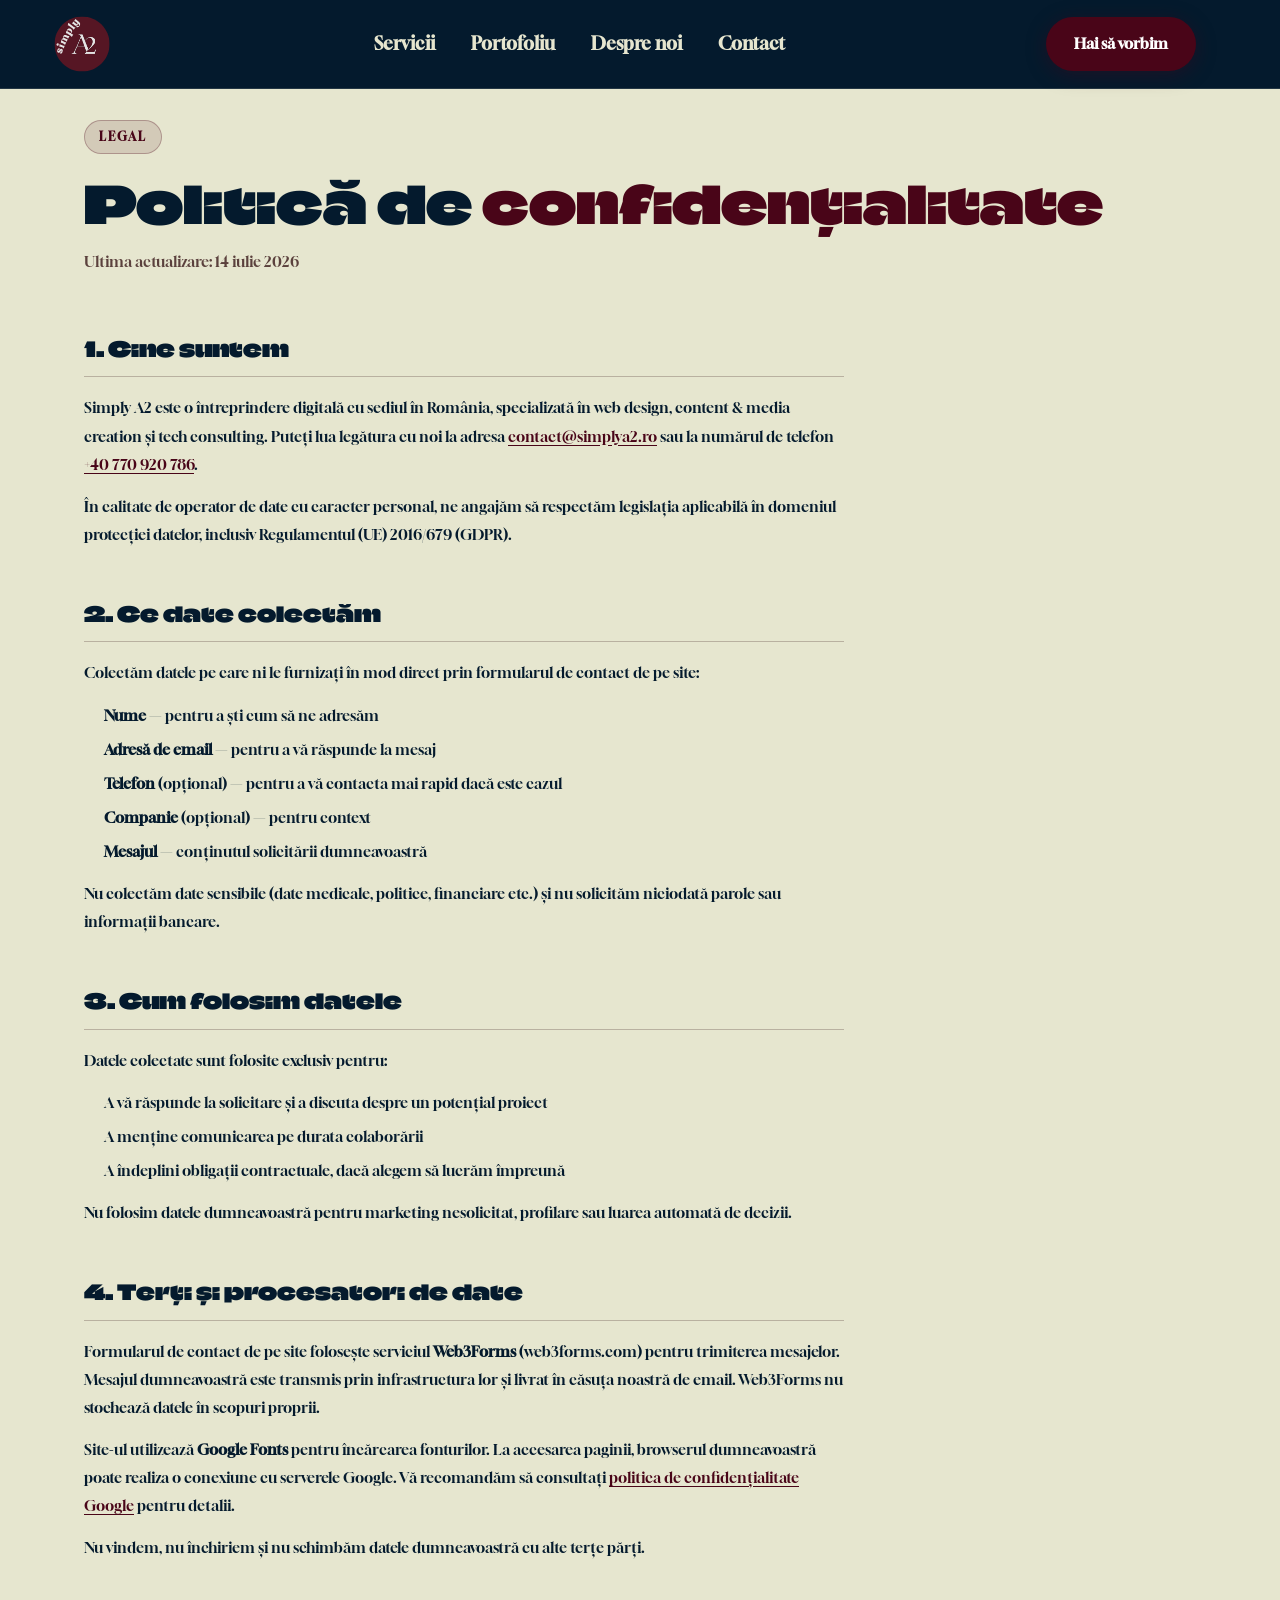
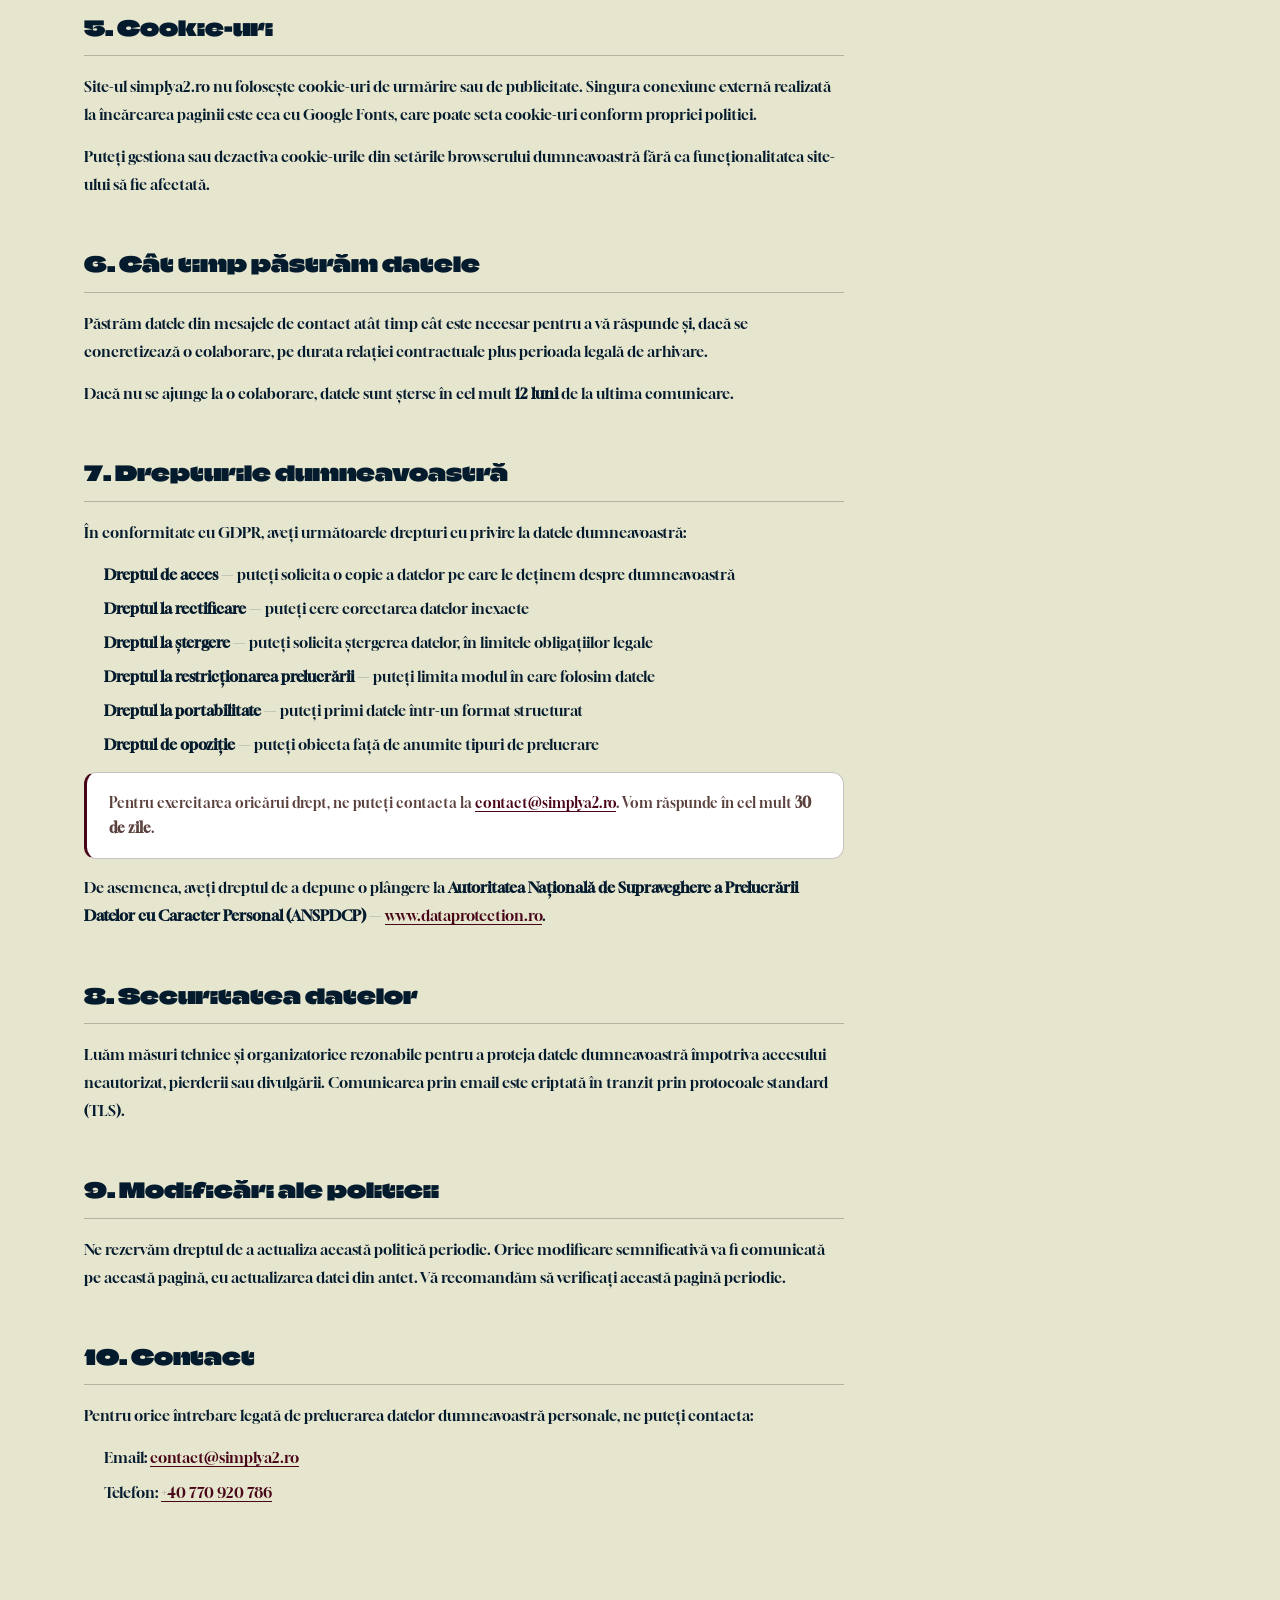
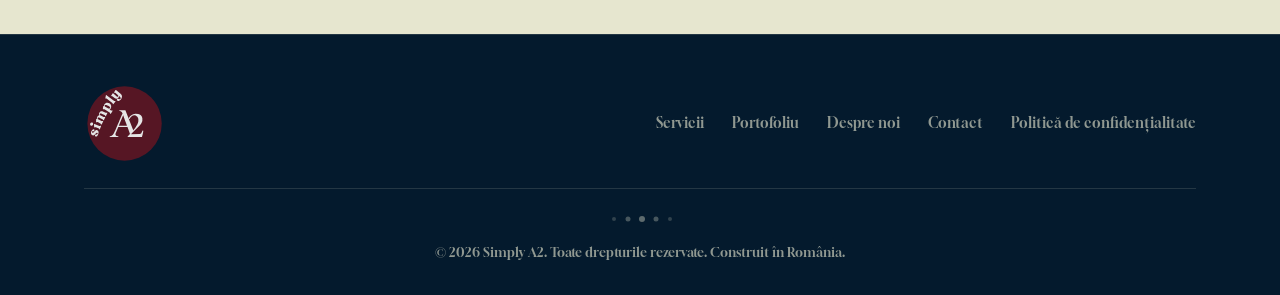
==== politica-de-confidentialitate.html @ 850962b4 "Add privacy policy page and update footer link - Create politica-de-confidentialitate.html with GDPR" ====
<!DOCTYPE html>
<html lang="ro">
<head>
  <meta charset="UTF-8" />
  <meta name="viewport" content="width=device-width, initial-scale=1.0" />
  <title>Politică de confidențialitate — Simply A2</title>
  <meta name="description" content="Politica de confidențialitate Simply A2. Află cum colectăm, folosim și protejăm datele tale personale." />
  <meta name="robots" content="index, follow" />
  <link rel="canonical" href="https://simplya2.ro/politica-de-confidentialitate.html" />
  <link rel="preconnect" href="https://fonts.googleapis.com" />
  <link rel="preconnect" href="https://fonts.gstatic.com" crossorigin />
  <link href="https://fonts.googleapis.com/css2?family=Climate+Crisis&family=Gloock&family=Inter:wght@300;400;500;600&display=swap" rel="stylesheet" />
  <link rel="stylesheet" href="css/style.css" />
  <link rel="icon" type="image/svg+xml" href="assets/3.svg" />
  <style>
    .policy {
      background: var(--clr-bg);
      padding: 120px 0 80px;
      min-height: 100vh;
    }
    .policy__header {
      margin-bottom: 56px;
    }
    .policy__title {
      font-family: var(--font-heading);
      font-size: clamp(2rem, 5vw, 3.2rem);
      font-weight: 400;
      color: var(--clr-dark);
      line-height: 1.15;
      margin-bottom: 16px;
    }
    .policy__title span { color: var(--clr-primary); }
    .policy__subtitle {
      font-size: 0.95rem;
      color: var(--clr-text-muted);
    }
    .policy__body {
      max-width: 760px;
    }
    .policy__section {
      margin-bottom: 48px;
    }
    .policy__section h2 {
      font-family: var(--font-heading);
      font-size: 1.3rem;
      font-weight: 400;
      color: var(--clr-dark);
      margin-bottom: 16px;
      padding-bottom: 10px;
      border-bottom: 1px solid var(--clr-border);
    }
    .policy__section p {
      font-size: 0.95rem;
      color: var(--clr-text);
      line-height: 1.85;
      margin-bottom: 14px;
    }
    .policy__section ul {
      margin: 0 0 14px 0;
      padding-left: 20px;
    }
    .policy__section ul li {
      font-size: 0.95rem;
      color: var(--clr-text);
      line-height: 1.85;
      margin-bottom: 6px;
    }
    .policy__section a {
      color: var(--clr-primary);
      text-decoration: underline;
      text-underline-offset: 3px;
    }
    .policy__section a:hover { color: var(--clr-primary-hover); }
    .policy__highlight {
      background: var(--clr-surface);
      border: 1px solid var(--clr-border);
      border-left: 3px solid var(--clr-primary);
      border-radius: var(--radius);
      padding: 18px 22px;
      margin-bottom: 14px;
      font-size: 0.9rem;
      color: var(--clr-text-muted);
      line-height: 1.7;
    }
  </style>
</head>
<body>

  <!-- ── Navbar ── -->
  <nav class="nav scrolled" role="navigation" aria-label="Navigare principală">
    <div class="nav__inner container">
      <a href="index.html" class="nav__logo" aria-label="Simply A2 — Acasă">
        <img src="assets/3.svg" alt="Simply A2" class="nav__logo-img" />
      </a>
      <ul class="nav__links" role="list">
        <li><a href="index.html#servicii">Servicii</a></li>
        <li><a href="index.html#portofoliu">Portofoliu</a></li>
        <li><a href="index.html#despre">Despre noi</a></li>
        <li><a href="index.html#contact">Contact</a></li>
      </ul>
      <a href="index.html#contact" class="btn btn-primary nav__cta">Hai să vorbim</a>
      <button class="nav__hamburger" aria-label="Deschide meniul" aria-expanded="false">
        <span></span><span></span><span></span>
      </button>
    </div>
    <div class="nav__mobile-menu" role="dialog" aria-label="Meniu mobil">
      <ul role="list">
        <li><a href="index.html#servicii">Servicii</a></li>
        <li><a href="index.html#portofoliu">Portofoliu</a></li>
        <li><a href="index.html#despre">Despre noi</a></li>
        <li><a href="index.html#contact">Contact</a></li>
      </ul>
    </div>
  </nav>

  <!-- ── Conținut ── -->
  <main class="policy" id="main">
    <div class="container">
      <div class="policy__header">
        <span class="section-label">Legal</span>
        <h1 class="policy__title">Politică de <span>confidențialitate</span></h1>
        <p class="policy__subtitle">Ultima actualizare: 14 iulie 2026</p>
      </div>

      <div class="policy__body">

        <div class="policy__section">
          <h2>1. Cine suntem</h2>
          <p>Simply A2 este o întreprindere digitală cu sediul în România, specializată în web design, content & media creation și tech consulting. Puteți lua legătura cu noi la adresa <a href="mailto:contact@simplya2.ro">contact@simplya2.ro</a> sau la numărul de telefon <a href="tel:+40770920786">+40 770 920 786</a>.</p>
          <p>În calitate de operator de date cu caracter personal, ne angajăm să respectăm legislația aplicabilă în domeniul protecției datelor, inclusiv Regulamentul (UE) 2016/679 (GDPR).</p>
        </div>

        <div class="policy__section">
          <h2>2. Ce date colectăm</h2>
          <p>Colectăm datele pe care ni le furnizați în mod direct prin formularul de contact de pe site:</p>
          <ul>
            <li><strong>Nume</strong> — pentru a ști cum să ne adresăm</li>
            <li><strong>Adresă de email</strong> — pentru a vă răspunde la mesaj</li>
            <li><strong>Telefon</strong> (opțional) — pentru a vă contacta mai rapid dacă este cazul</li>
            <li><strong>Companie</strong> (opțional) — pentru context</li>
            <li><strong>Mesajul</strong> — conținutul solicitării dumneavoastră</li>
          </ul>
          <p>Nu colectăm date sensibile (date medicale, politice, financiare etc.) și nu solicităm niciodată parole sau informații bancare.</p>
        </div>

        <div class="policy__section">
          <h2>3. Cum folosim datele</h2>
          <p>Datele colectate sunt folosite exclusiv pentru:</p>
          <ul>
            <li>A vă răspunde la solicitare și a discuta despre un potențial proiect</li>
            <li>A menține comunicarea pe durata colaborării</li>
            <li>A îndeplini obligații contractuale, dacă alegem să lucrăm împreună</li>
          </ul>
          <p>Nu folosim datele dumneavoastră pentru marketing nesolicitat, profilare sau luarea automată de decizii.</p>
        </div>

        <div class="policy__section">
          <h2>4. Terți și procesatori de date</h2>
          <p>Formularul de contact de pe site folosește serviciul <strong>Web3Forms</strong> (web3forms.com) pentru trimiterea mesajelor. Mesajul dumneavoastră este transmis prin infrastructura lor și livrat în căsuța noastră de email. Web3Forms nu stochează datele în scopuri proprii.</p>
          <p>Site-ul utilizează <strong>Google Fonts</strong> pentru încărcarea fonturilor. La accesarea paginii, browserul dumneavoastră poate realiza o conexiune cu serverele Google. Vă recomandăm să consultați <a href="https://policies.google.com/privacy" target="_blank" rel="noopener noreferrer">politica de confidențialitate Google</a> pentru detalii.</p>
          <p>Nu vindem, nu închiriem și nu schimbăm datele dumneavoastră cu alte terțe părți.</p>
        </div>

        <div class="policy__section">
          <h2>5. Cookie-uri</h2>
          <p>Site-ul simplya2.ro nu folosește cookie-uri de urmărire sau de publicitate. Singura conexiune externă realizată la încărcarea paginii este cea cu Google Fonts, care poate seta cookie-uri conform propriei politici.</p>
          <p>Puteți gestiona sau dezactiva cookie-urile din setările browserului dumneavoastră fără ca funcționalitatea site-ului să fie afectată.</p>
        </div>

        <div class="policy__section">
          <h2>6. Cât timp păstrăm datele</h2>
          <p>Păstrăm datele din mesajele de contact atât timp cât este necesar pentru a vă răspunde și, dacă se concretizează o colaborare, pe durata relației contractuale plus perioada legală de arhivare.</p>
          <p>Dacă nu se ajunge la o colaborare, datele sunt șterse în cel mult <strong>12 luni</strong> de la ultima comunicare.</p>
        </div>

        <div class="policy__section">
          <h2>7. Drepturile dumneavoastră</h2>
          <p>În conformitate cu GDPR, aveți următoarele drepturi cu privire la datele dumneavoastră:</p>
          <ul>
            <li><strong>Dreptul de acces</strong> — puteți solicita o copie a datelor pe care le deținem despre dumneavoastră</li>
            <li><strong>Dreptul la rectificare</strong> — puteți cere corectarea datelor inexacte</li>
            <li><strong>Dreptul la ștergere</strong> — puteți solicita ștergerea datelor, în limitele obligațiilor legale</li>
            <li><strong>Dreptul la restricționarea prelucrării</strong> — puteți limita modul în care folosim datele</li>
            <li><strong>Dreptul la portabilitate</strong> — puteți primi datele într-un format structurat</li>
            <li><strong>Dreptul de opoziție</strong> — puteți obiecta față de anumite tipuri de prelucrare</li>
          </ul>
          <div class="policy__highlight">
            Pentru exercitarea oricărui drept, ne puteți contacta la <a href="mailto:contact@simplya2.ro">contact@simplya2.ro</a>. Vom răspunde în cel mult <strong>30 de zile</strong>.
          </div>
          <p>De asemenea, aveți dreptul de a depune o plângere la <strong>Autoritatea Națională de Supraveghere a Prelucrării Datelor cu Caracter Personal (ANSPDCP)</strong> — <a href="https://www.dataprotection.ro" target="_blank" rel="noopener noreferrer">www.dataprotection.ro</a>.</p>
        </div>

        <div class="policy__section">
          <h2>8. Securitatea datelor</h2>
          <p>Luăm măsuri tehnice și organizatorice rezonabile pentru a proteja datele dumneavoastră împotriva accesului neautorizat, pierderii sau divulgării. Comunicarea prin email este criptată în tranzit prin protocoale standard (TLS).</p>
        </div>

        <div class="policy__section">
          <h2>9. Modificări ale politicii</h2>
          <p>Ne rezervăm dreptul de a actualiza această politică periodic. Orice modificare semnificativă va fi comunicată pe această pagină, cu actualizarea datei din antet. Vă recomandăm să verificați această pagină periodic.</p>
        </div>

        <div class="policy__section">
          <h2>10. Contact</h2>
          <p>Pentru orice întrebare legată de prelucrarea datelor dumneavoastră personale, ne puteți contacta:</p>
          <ul>
            <li>Email: <a href="mailto:contact@simplya2.ro">contact@simplya2.ro</a></li>
            <li>Telefon: <a href="tel:+40770920786">+40 770 920 786</a></li>
          </ul>
        </div>

      </div>
    </div>
  </main>

  <!-- ── Footer ── -->
  <footer class="footer" role="contentinfo">
    <div class="container">
      <div class="footer__inner">
        <div class="footer__logo">
          <img src="assets/logo-badge-dark.svg" alt="Simply A2" class="footer__logo-img" />
        </div>
        <nav class="footer__links" aria-label="Link-uri footer">
          <a href="index.html#servicii">Servicii</a>
          <a href="index.html#portofoliu">Portofoliu</a>
          <a href="index.html#despre">Despre noi</a>
          <a href="index.html#contact">Contact</a>
          <a href="politica-de-confidentialitate.html">Politică de confidențialitate</a>
        </nav>
      </div>
      <div class="footer__deco" aria-hidden="true">
        <svg width="64" height="12" viewBox="0 0 64 12" fill="#E6E6CF" xmlns="http://www.w3.org/2000/svg">
          <circle cx="6"  cy="6" r="2"   opacity="0.2"/>
          <circle cx="20" cy="6" r="2.5" opacity="0.3"/>
          <circle cx="34" cy="6" r="3"   opacity="0.4"/>
          <circle cx="48" cy="6" r="2.5" opacity="0.3"/>
          <circle cx="62" cy="6" r="2"   opacity="0.2"/>
        </svg>
      </div>
      <p class="footer__copy">
        &copy; <span id="year"></span> Simply A2. Toate drepturile rezervate. Construit în România.
      </p>
    </div>
  </footer>

  <button class="scroll-top" aria-label="Înapoi sus">↑</button>

  <script>
    document.getElementById('year').textContent = new Date().getFullYear();

    const hamburger = document.querySelector('.nav__hamburger');
    const mobileMenu = document.querySelector('.nav__mobile-menu');
    hamburger?.addEventListener('click', () => {
      mobileMenu?.classList.toggle('open');
      const bars = hamburger.querySelectorAll('span');
      if (mobileMenu?.classList.contains('open')) {
        bars[0].style.transform = 'translateY(7px) rotate(45deg)';
        bars[1].style.opacity = '0';
        bars[2].style.transform = 'translateY(-7px) rotate(-45deg)';
      } else {
        bars.forEach(b => { b.style.transform = ''; b.style.opacity = ''; });
      }
    });

    const scrollTopBtn = document.querySelector('.scroll-top');
    window.addEventListener('scroll', () => {
      scrollTopBtn?.classList.toggle('visible', window.scrollY > 400);
    }, { passive: true });
    scrollTopBtn?.addEventListener('click', () => window.scrollTo({ top: 0, behavior: 'smooth' }));
  </script>
</body>
</html>
---- css/style.css ----
/* =====================================================
   Simply A2 — Main Stylesheet
   ===================================================== */


:root {
  /* ── Paletă ────────────────────────────────────── */
  --clr-primary:        #490518;           /* roșu vișiniu */
  --clr-primary-dark:   #2d010e;
  --clr-primary-hover:  #6b0a22;
  --clr-primary-glow:   rgba(73, 5, 24, 0.12);

  --clr-secondary:      #5B413D;           /* maro cald secundar */
  --clr-secondary-glow: rgba(91, 65, 61, 0.10);

  --clr-dark:           #041A2D;           /* bleumarin */
  --clr-warm-brown:     #5B413D;           /* maro cald */

  --clr-bg:             #E6E6CF;           /* crem — fundal principal */
  --clr-bg-alt:         #C9BEB3;           /* gri bej — secțiuni alternative */
  --clr-bg-dark:        #041A2D;           /* bleumarin — hero, contact, footer */

  --clr-surface:        #ffffff;           /* alb — carduri */
  --clr-surface-2:      #f5f2eb;           /* alb cald — input-uri */

  --clr-border:         rgba(91, 65, 61, 0.32);
  --clr-border-dark:    rgba(230, 230, 207, 0.14);

  --clr-text:           #041A2D;
  --clr-text-muted:     #5B413D;
  --clr-text-on-dark:   #E6E6CF;
  --clr-text-muted-dark:rgba(230, 230, 207, 0.62);

  --clr-white:          #ffffff;

  --font-heading: 'Climate Crisis', Georgia, serif;
  --font-body:    'Gloock', Georgia, serif;

  --radius:         12px;
  --radius-lg:      20px;
  --ease-smooth:    cubic-bezier(0.22, 1, 0.36, 1);
  --ease-spring:    cubic-bezier(0.34, 1.56, 0.64, 1);
  --dur-fast:       0.2s;
  --dur-base:       0.35s;
  --dur-slow:       0.6s;
  --dur-nav:        0.4s;
  --dur-modal:      0.25s;
  --transition:     var(--dur-fast) var(--ease-smooth);
  --shadow:         0 8px 32px rgba(4, 26, 45, 0.10);
  --shadow-primary: 0 8px 32px rgba(73, 5, 24, 0.20);

  --max-w:       1160px;
  --section-gap: 120px;
}

/* ── Reset ─────────────────────────────────────────── */
*, *::before, *::after { box-sizing: border-box; margin: 0; padding: 0; }
html { scroll-behavior: smooth; font-size: 16px; overflow-x: hidden; }
body {
  background: var(--clr-bg);
  color: var(--clr-text);
  font-family: var(--font-body);
  line-height: 1.7;
  overflow-x: hidden;
}
img { display: block; max-width: 100%; height: auto; }
a { color: inherit; text-decoration: none; }
ul { list-style: none; }
button { cursor: pointer; font-family: inherit; }
input, textarea, select { font-family: inherit; }

/* ── Utility ────────────────────────────────────────── */
.container {
  width: 100%;
  max-width: var(--max-w);
  margin: 0 auto;
  padding: 0 24px;
}

.section-label {
  display: inline-block;
  font-size: 0.75rem;
  font-weight: 600;
  letter-spacing: 0.15em;
  text-transform: uppercase;
  color: var(--clr-primary);
  background: var(--clr-primary-glow);
  border: 1px solid rgba(73, 5, 24, 0.28);
  padding: 6px 14px;
  border-radius: 100px;
  margin-bottom: 20px;
}

.section-title {
  font-size: clamp(1.6rem, 3.2vw, 2.2rem);
  font-family: var(--font-heading);
  font-weight: 400;
  line-height: 1.15;
  letter-spacing: -0.01em;
  margin-bottom: 16px;
  color: var(--clr-dark);
}
.section-title span { color: var(--clr-primary); }

.section-title::after {
  content: '';
  display: block;
  width: 48px;
  height: 3px;
  background: var(--clr-secondary);
  border-radius: 2px;
  margin-top: 14px;
}
.section-header.centered .section-title::after {
  margin-left: auto;
  margin-right: auto;
}

.section-desc {
  font-size: 1.05rem;
  color: var(--clr-text-muted);
  max-width: 560px;
  line-height: 1.8;
}

.section-header { margin-bottom: 64px; }
.section-header.centered { text-align: center; }
.section-header.centered .section-desc { margin: 0 auto; }

.btn {
  display: inline-flex;
  align-items: center;
  gap: 8px;
  padding: 14px 28px;
  border-radius: 100px;
  font-size: 0.95rem;
  font-weight: 600;
  transition: transform var(--dur-base) var(--ease-spring),
              background-color var(--dur-fast) var(--ease-smooth),
              border-color var(--dur-fast) var(--ease-smooth),
              box-shadow var(--dur-fast) var(--ease-smooth);
  border: none;
}
.btn-primary {
  background: var(--clr-primary);
  color: var(--clr-white);
  box-shadow: 0 4px 20px rgba(73, 5, 24, 0.35);
}
.btn-primary:hover {
  background: var(--clr-primary-hover);
  box-shadow: 0 6px 28px rgba(73, 5, 24, 0.48);
  transform: translateY(-2px);
}
.btn-primary:active {
  transform: translateY(0) scale(0.97);
}
.btn-outline {
  background: transparent;
  color: var(--clr-text-on-dark);
  border: 1.5px solid rgba(230, 230, 207, 0.38);
}
.btn-outline:hover {
  border-color: var(--clr-secondary);
  color: var(--clr-text-on-dark);
  background: rgba(45, 60, 35, 0.30);
  transform: translateY(-2px);
}
.btn-outline:active {
  transform: translateY(0) scale(0.97);
}

/* ── Motion / Reveal system ───────────────────────────── */
.reveal {
  opacity: 0;
  transform: translateY(24px);
  transition: opacity var(--dur-slow) var(--ease-smooth),
              transform var(--dur-slow) var(--ease-smooth);
  transition-delay: var(--reveal-delay, 0s);
}
.reveal.in-view {
  opacity: 1;
  transform: none;
}

/* ── Navigation ─────────────────────────────────────── */
.nav {
  position: fixed;
  top: 0; left: 0; right: 0;
  z-index: 1000;
  padding: 20px 0;
  background-color: transparent;
  border-bottom: 1px solid transparent;
  transition: background-color var(--dur-nav) var(--ease-smooth), border-color var(--dur-nav) var(--ease-smooth), padding var(--transition);
}
.nav.scrolled {
  padding: 14px 0;
  background-color: var(--clr-bg-dark);
  border-bottom: 1px solid var(--clr-border-dark);
}

/* ── Tweakable: section-aware nav colors ─────────────
   Change these variables to restyle each state:
     --nav-section-bg      → background for portfolio
     --nav-section-border  → bottom border
     --nav-section-text    → link color
     --nav-section-active  → hover / active link color
──────────────────────────────────────────────────── */
:root {
  --nav-section-bg:     var(--clr-bg-alt);     /* gri bej — ca si despre noi */
  --nav-section-border: var(--clr-border);
  --nav-section-text:   var(--clr-text);      /* dark navy */
  --nav-section-active: var(--clr-primary);   /* burgundy */
}

.nav.nav--cream,
.nav.scrolled.nav--cream {
  background-color: var(--nav-section-bg);
  border-bottom:    1px solid var(--nav-section-border);
}
.nav.nav--cream .nav__links a {
  color: var(--nav-section-text);
}
.nav.nav--cream .nav__links a:hover,
.nav.nav--cream .nav__links a.active {
  color: var(--nav-section-active);
}
.nav.nav--cream .nav__links a::after {
  background: var(--nav-section-active);
}
.nav.nav--cream .nav__hamburger span {
  background: var(--nav-section-text);
}
.nav.nav--cream .nav__logo-img {
  height: 60px;
  vertical-align: middle;
}
.nav__inner {
  display: flex;
  align-items: center;
  justify-content: space-between;
}
.nav__logo {
  display: flex;
  align-items: center;
  margin-left: -32px;
}
.nav__logo-img {
  height: 60px;
  width: auto;
  display: block;
  transform: translateZ(0);
  backface-visibility: hidden;
}

.nav__links {
  display: flex;
  align-items: center;
  gap: 36px;
}
.nav__links a {
  font-size: 1.1rem;
  font-weight: 700;
  color: #E6E6CF;
  transition: color var(--transition);
  position: relative;
}
.nav__links a::after {
  content: '';
  position: absolute;
  bottom: -4px; left: 0;
  width: 0; height: 2px;
  background: var(--clr-primary);
  transition: width var(--transition);
  border-radius: 2px;
}
.nav__links a:hover,
.nav__links a.active { color: #ffffff; }
.nav__links a:hover::after,
.nav__links a.active::after { width: 100%; }

.nav__cta { display: flex; }

.nav__mobile-menu { display: none; }

.nav__hamburger {
  display: none;
  flex-direction: column;
  gap: 5px;
  background: none;
  border: none;
  padding: 4px;
}
.nav__hamburger span {
  display: block;
  width: 24px; height: 2px;
  background: var(--clr-text-on-dark);
  border-radius: 2px;
  transition: var(--transition);
}

/* ── Hero — bleumarin ───────────────────────────────── */
.hero {
  min-height: 100vh;
  display: flex;
  align-items: center;
  padding-top: 100px;
  position: relative;
  overflow: hidden;
  background: var(--clr-bg-dark);
}
.hero__grid-bg {
  position: absolute; inset: 0;
  background-image:
    linear-gradient(rgba(230, 230, 207, 0.05) 1px, transparent 1px),
    linear-gradient(90deg, rgba(230, 230, 207, 0.05) 1px, transparent 1px);
  background-size: 60px 60px;
  mask-image: radial-gradient(ellipse 80% 70% at 50% 50%, black 40%, transparent 100%);
}
.hero__glow {
  position: absolute;
  top: 10%; left: 50%;
  transform: translateX(-50%);
  width: 700px; height: 500px;
  background: radial-gradient(ellipse, rgba(73, 5, 24, 0.18) 0%, transparent 70%);
  pointer-events: none;
}
/* ── Decorațiuni geometrice hero ──────────────────────── */
.hero__deco {
  position: absolute;
  pointer-events: none;
  z-index: 1;
}
.hero__deco--sparkle {
  top: 14%;
  right: 8%;
  opacity: 0.72;
  animation: pulse-sparkle 5s var(--ease-smooth) infinite;
}
.hero__deco--rings {
  bottom: -60px;
  right: -60px;
  opacity: 0.07;
  animation: float-y 9s var(--ease-smooth) infinite;
}
.hero__deco--cross {
  top: 46%;
  left: 5%;
  opacity: 0.4;
  animation: float-y 7s var(--ease-smooth) infinite reverse;
}
.hero__deco--dot {
  top: 28%;
  left: 38%;
  opacity: 0.35;
  animation: pulse-dot 4s var(--ease-smooth) infinite;
}

@keyframes float-y {
  0%, 100% { transform: translateY(0); }
  50%      { transform: translateY(-10px); }
}
@keyframes pulse-sparkle {
  0%, 100% { opacity: 0.72; transform: scale(1); }
  50%      { opacity: 0.5;  transform: scale(1.05); }
}
@keyframes pulse-dot {
  0%, 100% { opacity: 0.35; transform: scale(1); }
  50%      { opacity: 0.2;  transform: scale(1.15); }
}

.hero__content {
  position: relative;
  z-index: 2;
  width: 100%;
}

/* ── Layout titlu + badge pe același rând ─────────────── */
.hero__top {
  display: flex;
  justify-content: space-between;
  align-items: flex-start;
  gap: 32px;
  margin-bottom: 24px;
  --reveal-delay: 0.15s;
}
.hero__title {
  font-size: clamp(2.2rem, 4.8vw, 4rem);
  font-family: var(--font-heading);
  font-weight: 400;
  line-height: 1.1;
  letter-spacing: -0.01em;
  color: var(--clr-text-on-dark);
  flex: 1;
}
.hero__title .gradient-text {
  background: linear-gradient(135deg, var(--clr-bg-alt) 0%, var(--clr-bg) 100%);
  -webkit-background-clip: text;
  -webkit-text-fill-color: transparent;
  background-clip: text;
}

.hero__desc {
  font-size: 1.15rem;
  color: var(--clr-text-muted-dark);
  max-width: 560px;
  line-height: 1.8;
  margin-bottom: 40px;
  --reveal-delay: 0.3s;
}
.hero__actions {
  display: flex;
  align-items: center;
  gap: 16px;
  flex-wrap: wrap;
  margin-bottom: 0;
  --reveal-delay: 0.45s;
}


/* ── Services — crem (#E6E6CF) ──────────────────────── */
.services {
  padding: var(--section-gap) 0;
  position: relative;
  overflow: hidden;
}
.services__deco {
  position: absolute;
  pointer-events: none;
}
.services__deco--arc {
  top: -90px;
  right: -90px;
  opacity: 0.09;
}
.services__deco--sparkle {
  bottom: 72px;
  left: 48px;
  opacity: 0.32;
}
.services__deco--cross {
  top: 50%;
  right: 36px;
  opacity: 0.22;
}
.services__grid {
  display: grid;
  grid-template-columns: repeat(auto-fit, minmax(320px, 1fr));
  gap: 24px;
}
.service-card {
  background: var(--clr-surface);
  border: 1px solid var(--clr-border);
  border-radius: var(--radius-lg);
  padding: 36px 32px;
  transition: transform var(--dur-base) var(--ease-spring),
              box-shadow var(--dur-base) var(--ease-smooth),
              border-color var(--dur-base) var(--ease-smooth);
  position: relative;
  overflow: hidden;
  box-shadow: 0 2px 12px rgba(91, 65, 61, 0.12);
}
.service-card::before {
  content: '';
  position: absolute; inset: 0;
  border-radius: var(--radius-lg);
  background: linear-gradient(135deg, var(--clr-primary-glow), transparent);
  opacity: 0;
  transition: opacity var(--transition);
}
.service-card:hover {
  border-color: var(--clr-secondary);
  transform: translateY(-4px);
  box-shadow: 0 8px 28px rgba(91, 65, 61, 0.20);
}
.service-card:hover::before { opacity: 1; }
.service-card:active { transform: translateY(-4px) scale(0.98); }
.service-card::after {
  content: '';
  position: absolute;
  top: 18px;
  right: 18px;
  width: 14px;
  height: 14px;
  background:
    linear-gradient(var(--clr-secondary), var(--clr-secondary)) center / 2px 100% no-repeat,
    linear-gradient(var(--clr-secondary), var(--clr-secondary)) center / 100% 2px no-repeat;
  opacity: 0.18;
  z-index: 2;
  border-radius: 1px;
}
.service-card__icon {
  width: 56px; height: 56px;
  border-radius: 14px;
  background: var(--clr-primary-glow);
  border: 1px solid rgba(73, 5, 24, 0.20);
  display: flex; align-items: center; justify-content: center;
  margin-bottom: 24px;
  color: var(--clr-primary);
  position: relative; z-index: 1;
}
.service-card__title {
  font-size: 1.2rem;
  font-weight: 600;
  color: var(--clr-dark);
  margin-bottom: 12px;
  position: relative; z-index: 1;
}
.service-card__desc {
  font-size: 0.92rem;
  color: var(--clr-text-muted);
  line-height: 1.75;
  margin-bottom: 24px;
  position: relative; z-index: 1;
}
.service-card__list {
  display: flex; flex-direction: column; gap: 8px;
  position: relative; z-index: 1;
}
.service-card__list li {
  display: flex; align-items: center; gap: 10px;
  font-size: 0.85rem;
  color: var(--clr-text-muted);
}
.service-card__list li::before {
  content: '';
  width: 6px; height: 6px;
  border-radius: 50%;
  background: var(--clr-primary);
  flex-shrink: 0;
}

/* ── Portfolio — verde militar (#2D3C23) ─────────────── */
.portfolio {
  padding: var(--section-gap) 0;
  background: var(--clr-secondary);
}

/* Text overrides pe fundal verde */
.portfolio .section-label {
  color: var(--clr-bg);
  background: rgba(230, 230, 207, 0.10);
  border-color: rgba(230, 230, 207, 0.25);
}
.portfolio .section-title {
  color: var(--clr-bg);
}
.portfolio .section-title span {
  color: var(--clr-bg-alt);
}
.portfolio .section-title::after {
  background: var(--clr-primary);
}
.portfolio .section-desc {
  color: rgba(230, 230, 207, 0.70);
}
.portfolio .filter-btn {
  border-color: rgba(230, 230, 207, 0.35);
  color: var(--clr-bg);
}
.portfolio .filter-btn:hover {
  background: rgba(230, 230, 207, 0.15);
  border-color: var(--clr-bg);
  color: var(--clr-bg);
}
.portfolio .filter-btn.active {
  background: var(--clr-primary);
  border-color: var(--clr-primary);
  color: var(--clr-white);
}

.portfolio__deco {
  display: flex;
  justify-content: center;
  margin-bottom: 28px;
}

.portfolio__filter {
  display: flex; gap: 8px; flex-wrap: wrap;
  margin-bottom: 48px;
}
.filter-btn {
  padding: 8px 20px;
  border-radius: 100px;
  border: 1px solid var(--clr-warm-brown);
  background: transparent;
  color: var(--clr-warm-brown);
  font-size: 0.85rem; font-weight: 600;
  transition: transform var(--dur-base) var(--ease-spring),
              background-color var(--dur-fast) var(--ease-smooth),
              border-color var(--dur-fast) var(--ease-smooth),
              color var(--dur-fast) var(--ease-smooth);
}
.filter-btn:hover {
  background: var(--clr-secondary);
  border-color: var(--clr-secondary);
  color: var(--clr-white);
}
.filter-btn:active { transform: scale(0.97); }
.filter-btn.active {
  background: var(--clr-primary);
  border-color: var(--clr-primary);
  color: var(--clr-white);
}

.portfolio__grid {
  display: grid;
  grid-template-columns: repeat(auto-fit, minmax(340px, 1fr));
  gap: 24px;
}
.portfolio-card--hidden {
  display: none;
}
.portfolio__more {
  display: flex;
  justify-content: center;
  margin-top: 48px;
}
.portfolio-card {
  background: var(--clr-surface);
  border: 1px solid var(--clr-border);
  border-radius: var(--radius-lg);
  overflow: hidden;
  isolation: isolate;
  transition: transform var(--dur-base) var(--ease-spring),
              box-shadow var(--dur-base) var(--ease-smooth),
              border-color var(--dur-base) var(--ease-smooth);
  box-shadow: 0 2px 12px rgba(91, 65, 61, 0.12);
}
.portfolio-card:hover {
  border-color: var(--clr-primary);
  transform: translateY(-4px);
  box-shadow: 0 8px 28px rgba(73, 5, 24, 0.25);
}
.portfolio-card:active { transform: translateY(-4px) scale(0.98); }
.portfolio-card__thumb {
  width: 100%; aspect-ratio: 16/9;
  background: var(--clr-bg-alt);
  position: relative; overflow: hidden;
  display: flex; align-items: center; justify-content: center;
}
.portfolio-card__thumb-placeholder {
  display: flex; align-items: center; justify-content: center;
  color: var(--clr-dark);
  opacity: 0.18;
}
.portfolio-card__thumb-overlay {
  position: absolute; inset: 0;
  background: rgba(73, 5, 24, 0.88);
  display: flex; align-items: center; justify-content: center;
  opacity: 0;
  transition: var(--transition);
}
.portfolio-card:hover .portfolio-card__thumb-overlay { opacity: 1; }
.portfolio-card__thumb-overlay a {
  padding: 10px 22px;
  border-radius: 100px;
  background: var(--clr-white);
  color: var(--clr-primary);
  font-size: 0.85rem; font-weight: 700;
}
.portfolio-card__body { padding: 24px 28px; }
.portfolio-card__tag {
  font-size: 0.75rem; font-weight: 600;
  text-transform: uppercase; letter-spacing: 0.1em;
  color: var(--clr-primary);
  margin-bottom: 8px;
}
.portfolio-card__title {
  font-size: 1.1rem; font-weight: 600;
  color: var(--clr-dark);
  margin-bottom: 8px;
}
.portfolio-card__desc {
  font-size: 0.875rem;
  color: var(--clr-text-muted);
  line-height: 1.7;
}

/* ── About — gri bej (#C9BEB3) ─────────────────────── */
.about {
  padding: var(--section-gap) 0;
  background: var(--clr-bg-alt);
  position: relative;
  overflow: hidden;
}
.about__deco {
  position: absolute;
  pointer-events: none;
}
.about__deco--sparkle {
  top: 10%;
  right: 6%;
  opacity: 0.5;
}
.about__deco--rings {
  bottom: -50px;
  left: -50px;
  opacity: 0.08;
}
.about__deco--cross {
  top: 15%;
  left: 5%;
  opacity: 0.25;
}
.about__deco--dots {
  bottom: 12%;
  right: 5%;
  opacity: 0.14;
}
.about__inner {
  display: grid;
  grid-template-columns: 1fr 1fr;
  gap: 80px;
  align-items: center;
}
.about__visual { position: relative; padding: 36px 36px 36px 0; }
.about__visual::before {
  content: '';
  position: absolute;
  top: -28px;
  left: -28px;
  width: 88px;
  height: 88px;
  background-image: radial-gradient(circle, var(--clr-warm-brown) 1.5px, transparent 1.5px);
  background-size: 18px 18px;
  opacity: 0.32;
  z-index: 0;
}
.about__card-main {
  background: var(--clr-surface);
  border: 1px solid var(--clr-border);
  border-radius: var(--radius-lg);
  padding: 40px;
  position: relative;
}
.about__card-main::before {
  content: '';
  position: absolute; inset: -1px;
  border-radius: var(--radius-lg);
  padding: 1px;
  background: linear-gradient(135deg, var(--clr-primary), var(--clr-secondary));
  -webkit-mask: linear-gradient(#fff 0 0) content-box, linear-gradient(#fff 0 0);
  mask: linear-gradient(#fff 0 0) content-box, linear-gradient(#fff 0 0);
  -webkit-mask-composite: xor;
  mask-composite: exclude;
}
.about__avatar-group {
  display: flex;
  margin-bottom: 20px;
}
.about__avatar {
  width: 48px; height: 48px;
  border-radius: 50%;
  border: 2px solid var(--clr-surface);
  background: var(--clr-surface-2);
  display: flex; align-items: center; justify-content: center;
  color: var(--clr-text-muted);
  margin-right: -12px;
}
.about__card-stat {
  font-size: 2.5rem;
  font-family: var(--font-heading);
  font-weight: 400;
  color: var(--clr-dark);
  line-height: 1;
}
.about__card-stat span { color: var(--clr-primary); }
.about__card-text {
  font-size: 0.9rem;
  color: var(--clr-text-muted);
  margin-top: 6px;
}
.about__card-floating {
  position: absolute;
  background: var(--clr-surface);
  border: 1px solid var(--clr-border);
  border-radius: var(--radius);
  padding: 16px 20px;
  display: flex; align-items: center; gap: 12px;
  box-shadow: var(--shadow);
  z-index: 2;
}
.about__card-floating--top   { top: 0; right: 0; min-width: 180px; }
.about__card-floating--bottom { bottom: 0; left: -28px; min-width: 200px; }
.floating-icon {
  width: 36px; height: 36px;
  border-radius: 10px;
  display: flex; align-items: center; justify-content: center;
  font-size: 1rem; flex-shrink: 0;
}
.floating-icon.green  { background: rgba(34, 197, 94, 0.15); }
.floating-icon.orange { background: rgba(251, 146, 60, 0.15); }
.floating-label { font-size: 0.78rem; color: var(--clr-text-muted); line-height: 1.3; }
.floating-label strong {
  display: block;
  font-size: 0.9rem;
  color: var(--clr-dark);
  font-weight: 600;
}
.about__text .section-desc { margin-bottom: 24px; }
.about__values {
  display: grid;
  grid-template-columns: 1fr 1fr;
  gap: 16px;
  margin-top: 32px;
}
.about__value {
  background: var(--clr-surface);
  border: 1px solid var(--clr-border);
  border-left: 3px solid var(--clr-warm-brown);
  border-radius: var(--radius);
  padding: 20px;
  box-shadow: 0 2px 10px rgba(91, 65, 61, 0.12);
}
.about__value-icon {
  width: 40px; height: 40px;
  border-radius: 10px;
  background: var(--clr-primary-glow);
  border: 1px solid rgba(73, 5, 24, 0.20);
  display: flex; align-items: center; justify-content: center;
  color: var(--clr-primary);
  margin-bottom: 12px;
}
.about__value-title {
  font-size: 0.9rem; font-weight: 600;
  color: var(--clr-dark);
  margin-bottom: 4px;
}
.about__value-desc { font-size: 0.8rem; color: var(--clr-text-muted); line-height: 1.6; }

/* ── Contact — bleumarin (#041A2D) ──────────────────── */
.contact {
  padding: var(--section-gap) 0;
  background: var(--clr-bg-dark);
}
.contact .section-label {
  color: var(--clr-bg);
  background: rgba(230, 230, 207, 0.12);
  border-color: rgba(230, 230, 207, 0.30);
}
.contact__inner {
  display: grid;
  grid-template-columns: 1fr 1.4fr;
  gap: 72px;
  align-items: start;
}
.contact__info-title {
  font-size: 1.45rem;
  font-family: var(--font-heading);
  font-weight: 400;
  color: var(--clr-text-on-dark);
  margin-bottom: 16px;
  letter-spacing: -0.01em;
}
.contact__info-desc {
  font-size: 0.95rem;
  color: var(--clr-text-muted-dark);
  line-height: 1.8; margin-bottom: 40px;
}
.contact__details {
  display: flex; flex-direction: column; gap: 20px;
  margin-bottom: 40px;
}
.contact__detail { display: flex; align-items: center; gap: 16px; }
.contact__detail-icon {
  width: 44px; height: 44px;
  border-radius: 12px;
  background: rgba(230, 230, 207, 0.12);
  border: 1px solid rgba(230, 230, 207, 0.30);
  display: flex; align-items: center; justify-content: center;
  flex-shrink: 0;
  color: var(--clr-bg);
}
.contact__detail-label {
  font-size: 0.75rem;
  color: var(--clr-text-muted-dark);
  text-transform: uppercase; letter-spacing: 0.1em; font-weight: 600;
  margin-bottom: 2px;
}
.contact__detail-value {
  font-size: 0.95rem;
  color: var(--clr-text-on-dark);
  font-weight: 500;
}
.contact__social { display: flex; gap: 12px; }
.social-link {
  width: 44px; height: 44px;
  border-radius: 12px;
  border: 1px solid var(--clr-border-dark);
  background: rgba(230, 230, 207, 0.06);
  color: var(--clr-text-on-dark);
  display: flex; align-items: center; justify-content: center;
  font-size: 1.1rem;
  transition: transform var(--dur-base) var(--ease-spring),
              background-color var(--dur-fast) var(--ease-smooth),
              border-color var(--dur-fast) var(--ease-smooth);
}
.social-link:hover {
  border-color: var(--clr-primary);
  background: var(--clr-primary-glow);
  transform: translateY(-2px);
}
.social-link:active { transform: scale(0.93); }

/* Card formular (alb pe bleumarin) */
.contact__form {
  background: var(--clr-white);
  border: 1px solid rgba(230, 230, 207, 0.10);
  border-radius: var(--radius-lg);
  padding: 40px;
  box-shadow: 0 12px 56px rgba(0, 0, 0, 0.28);
}
.form-row {
  display: grid; grid-template-columns: 1fr 1fr; gap: 16px;
  margin-bottom: 16px;
}
.form-group { margin-bottom: 16px; }
.form-group:last-of-type { margin-bottom: 24px; }
.form-label {
  display: block;
  font-size: 0.82rem; font-weight: 600;
  color: var(--clr-text-muted);
  margin-bottom: 8px;
  text-transform: uppercase; letter-spacing: 0.06em;
}
.form-control {
  width: 100%;
  background: var(--clr-surface-2);
  border: 1.5px solid rgba(91, 65, 61, 0.28);
  border-radius: var(--radius);
  padding: 14px 18px;
  font-size: 0.95rem;
  color: var(--clr-text);
  transition: border-color var(--transition), box-shadow var(--transition);
  outline: none;
}
.form-control::placeholder { color: #b8a89a; }
.form-control:focus {
  border-color: var(--clr-primary);
  box-shadow: 0 0 0 3px var(--clr-primary-glow);
}
textarea.form-control { resize: vertical; min-height: 140px; }
.form-select {
  appearance: none;
  background-image: url("data:image/svg+xml,%3Csvg xmlns='http://www.w3.org/2000/svg' width='12' height='8' viewBox='0 0 12 8'%3E%3Cpath d='M1 1l5 5 5-5' stroke='%235B413D' stroke-width='1.5' fill='none' stroke-linecap='round'/%3E%3C/svg%3E");
  background-repeat: no-repeat;
  background-position: right 18px center;
  padding-right: 44px;
}
.form-select option { background: var(--clr-surface-2); }
.form-submit-row {
  display: flex; align-items: center;
  justify-content: space-between; gap: 16px; flex-wrap: wrap;
}
.form-note { font-size: 0.8rem; color: var(--clr-text-muted); }
.form-note a { color: var(--clr-primary); }
.form-success { display: none; text-align: center; padding: 20px; }
.form-success.visible { display: block; }

/* ── Footer — bleumarin (#041A2D) ───────────────────── */
.footer {
  background: var(--clr-bg-dark);
  border-top: 1px solid var(--clr-border-dark);
  padding: 48px 0 32px;
}
.footer__inner {
  display: flex; align-items: center;
  justify-content: space-between; flex-wrap: wrap; gap: 24px;
}
.footer__logo {
  display: flex;
  align-items: center;
}
.footer__logo-img {
  height: 81px;
  width: auto;
  display: block;
}
.footer__links { display: flex; gap: 28px; }
.footer__links a {
  font-size: 0.85rem;
  color: var(--clr-text-muted-dark);
  transition: color var(--transition);
}
.footer__links a:hover { color: var(--clr-text-on-dark); }
.footer__deco {
  display: flex;
  justify-content: center;
  padding-top: 24px;
  border-top: 1px solid var(--clr-border-dark);
  margin-top: 24px;
}
.footer__copy {
  font-size: 0.82rem; color: var(--clr-text-muted-dark);
  width: 100%; text-align: center;
  padding-top: 16px;
}

/* ── Scroll-to-top ──────────────────────────────────── */
.scroll-top {
  position: fixed; bottom: 32px; right: 32px;
  width: 44px; height: 44px;
  border-radius: 12px;
  background: var(--clr-primary);
  color: var(--clr-white);
  border: none; font-size: 1.1rem;
  display: flex; align-items: center; justify-content: center;
  box-shadow: 0 4px 16px rgba(73, 5, 24, 0.42);
  opacity: 0; pointer-events: none;
  transform: translateY(12px);
  transition: var(--transition);
  z-index: 999;
}
.scroll-top.visible { opacity: 1; pointer-events: auto; transform: translateY(0); }
.scroll-top:hover { background: var(--clr-primary-hover); transform: translateY(-2px); }
.scroll-top:active { transform: scale(0.93); }

/* ── Responsive ─────────────────────────────────────── */
@media (max-width: 900px) {
  :root { --section-gap: 80px; }

  .nav__links, .nav__cta { display: none; }
  .nav__hamburger { display: flex; }
  .nav { background: var(--clr-bg-dark); border-bottom: 1px solid var(--clr-border-dark); }

  .nav__mobile-menu {
    position: absolute;
    top: 100%; left: 0; right: 0;
    background: var(--clr-bg-dark);
    border-bottom: 1px solid var(--clr-border-dark);
    display: flex; flex-direction: column;
    align-items: center;
    gap: 20px;
    padding: 28px 24px 32px;
    opacity: 0; pointer-events: none;
    transform: translateY(-6px);
    transition: opacity var(--transition), transform var(--transition);
    z-index: 999;
  }
  .nav__mobile-menu.open { opacity: 1; pointer-events: auto; transform: translateY(0); }
  .nav__mobile-menu a {
    font-size: 1.1rem; font-weight: 600;
    color: var(--clr-text-muted-dark);
    transition: color var(--transition);
  }
  .nav__mobile-menu a:hover { color: var(--clr-text-on-dark); }

  .about__inner { grid-template-columns: 1fr; gap: 60px; }
  .about__visual { padding: 36px 36px 36px 0; }
  .about__card-floating--top    { top: 0; right: 0; }
  .about__card-floating--bottom { bottom: 0; left: -8px; }

  .contact__inner { grid-template-columns: 1fr; gap: 48px; }
  .form-row { grid-template-columns: 1fr; }
}

@media (max-width: 768px) {
  .hero__top {
    flex-direction: column;
    gap: 16px;
  }
  .hero__badge {
    margin-top: 0;
    align-self: flex-end;
  }
}

@media (max-width: 600px) {
  :root { --section-gap: 64px; }
  .hero {
    padding-bottom: 64px;
  }
.hero__actions { flex-direction: column; align-items: flex-start; }
  .hero__badge  { align-self: flex-start; }
  .portfolio__grid  { grid-template-columns: 1fr; }
  .services__grid   { grid-template-columns: 1fr; }
  .about__values    { grid-template-columns: 1fr; }
  .footer__inner    { flex-direction: column; align-items: center; text-align: center; }
  .footer__links    { justify-content: center; flex-wrap: wrap; gap: 16px; }
  .scroll-top       { bottom: 20px; right: 20px; }
}

/* ── Portfolio Modal ──────────────────────────────── */
.portfolio-open-btn {
  padding: 10px 22px;
  border-radius: 100px;
  background: var(--clr-white);
  color: var(--clr-primary);
  font-size: 0.85rem; font-weight: 700;
  border: none; cursor: pointer;
  font-family: inherit;
}

.pmodal-overlay {
  position: fixed; inset: 0;
  z-index: 2000;
  background: rgba(4, 26, 45, 0.72);
  backdrop-filter: blur(4px);
  display: flex; align-items: center; justify-content: center;
  padding: 24px 16px;
  opacity: 0; pointer-events: none;
  transition: opacity var(--dur-modal) var(--ease-smooth);
}
.pmodal-overlay.open {
  opacity: 1; pointer-events: auto;
}
.pmodal {
  background: var(--clr-white);
  border-radius: var(--radius-lg);
  width: 100%; max-width: 780px;
  max-height: 90vh;
  overflow-y: auto;
  position: relative;
  transform: translateY(20px);
  transition: transform var(--dur-modal) var(--ease-smooth);
  box-shadow: 0 24px 80px rgba(4, 26, 45, 0.35);
}
.pmodal-overlay.open .pmodal { transform: translateY(0); }

.pmodal__close {
  position: absolute; top: 20px; right: 20px;
  width: 36px; height: 36px;
  border-radius: 50%;
  background: var(--clr-surface-2);
  border: none; cursor: pointer;
  display: flex; align-items: center; justify-content: center;
  color: var(--clr-text-muted);
  transition: background var(--transition), color var(--transition);
  z-index: 1;
}
.pmodal__close:hover { background: var(--clr-primary-glow); color: var(--clr-primary); }

.pmodal__header {
  padding: 32px 32px 0;
}
.pmodal__tag {
  display: inline-block;
  font-size: 0.72rem; font-weight: 700;
  text-transform: uppercase; letter-spacing: 0.1em;
  color: var(--clr-primary);
  background: var(--clr-primary-glow);
  border: 1px solid rgba(73,5,24,0.15);
  padding: 4px 12px; border-radius: 100px;
  margin-bottom: 12px;
}
.pmodal__title {
  font-family: var(--font-heading);
  font-size: 1.6rem; font-weight: 400;
  color: var(--clr-dark);
  margin: 0 0 24px;
}

.pmodal__gallery {
  padding: 0 32px;
  display: grid;
  grid-template-columns: 1fr auto;
  gap: 10px;
}
.pmodal__img {
  background: var(--clr-bg-alt);
  border-radius: var(--radius);
  display: flex; align-items: center; justify-content: center;
  color: var(--clr-text-muted);
  font-size: 0.8rem; font-weight: 500;
  border: 2px dashed var(--clr-border);
  position: relative;
  overflow: hidden;
}
.pmodal__img span {
  opacity: 0.5;
}
.pmodal__img--main {
  aspect-ratio: 16/9;
  min-height: 200px;
}
.pmodal__thumbs {
  display: flex; flex-direction: column; gap: 10px;
  width: 120px;
}
.pmodal__img--thumb {
  flex: 1;
  min-height: 68px;
  font-size: 0.75rem;
}

.pmodal__body {
  padding: 28px 32px 0;
}
.pmodal__desc {
  font-size: 0.95rem;
  color: var(--clr-text-muted);
  line-height: 1.75;
  margin-bottom: 24px;
}
.pmodal__details {
  display: flex; flex-wrap: wrap; gap: 10px;
  list-style: none; padding: 0; margin: 0;
}
.pmodal__details li {
  display: flex; align-items: center; gap: 8px;
  font-size: 0.82rem; font-weight: 600;
  color: var(--clr-dark);
  background: var(--clr-surface-2);
  padding: 6px 14px; border-radius: 100px;
}
.pmodal__details li::before {
  content: '';
  display: block;
  width: 6px; height: 6px;
  border-radius: 50%;
  background: var(--clr-primary);
  flex-shrink: 0;
}

.pmodal__footer {
  padding: 24px 32px 32px;
  display: flex; justify-content: flex-end;
}

@media (max-width: 600px) {
  .pmodal__gallery { grid-template-columns: 1fr; }
  .pmodal__img--main { min-height: 0; width: 100%; }
  .pmodal__thumbs  { flex-direction: row; width: 100%; }
  .pmodal__img--thumb { min-height: 80px; }
  .pmodal__header,
  .pmodal__body,
  .pmodal__gallery,
  .pmodal__footer  { padding-left: 20px; padding-right: 20px; }
  .pmodal__footer  { justify-content: center; }
  .pmodal__title   { font-size: 1.3rem; }
}

/* ── Reduced motion ─────────────────────────────────── */
@media (prefers-reduced-motion: reduce) {
  *, *::before, *::after {
    animation-duration: 0.01ms !important;
    animation-iteration-count: 1 !important;
    transition-duration: 0.01ms !important;
    scroll-behavior: auto !important;
  }
  .reveal {
    opacity: 1;
    transform: none;
  }
  .hero__deco--sparkle,
  .hero__deco--rings,
  .hero__deco--cross,
  .hero__deco--dot {
    animation: none;
  }
}
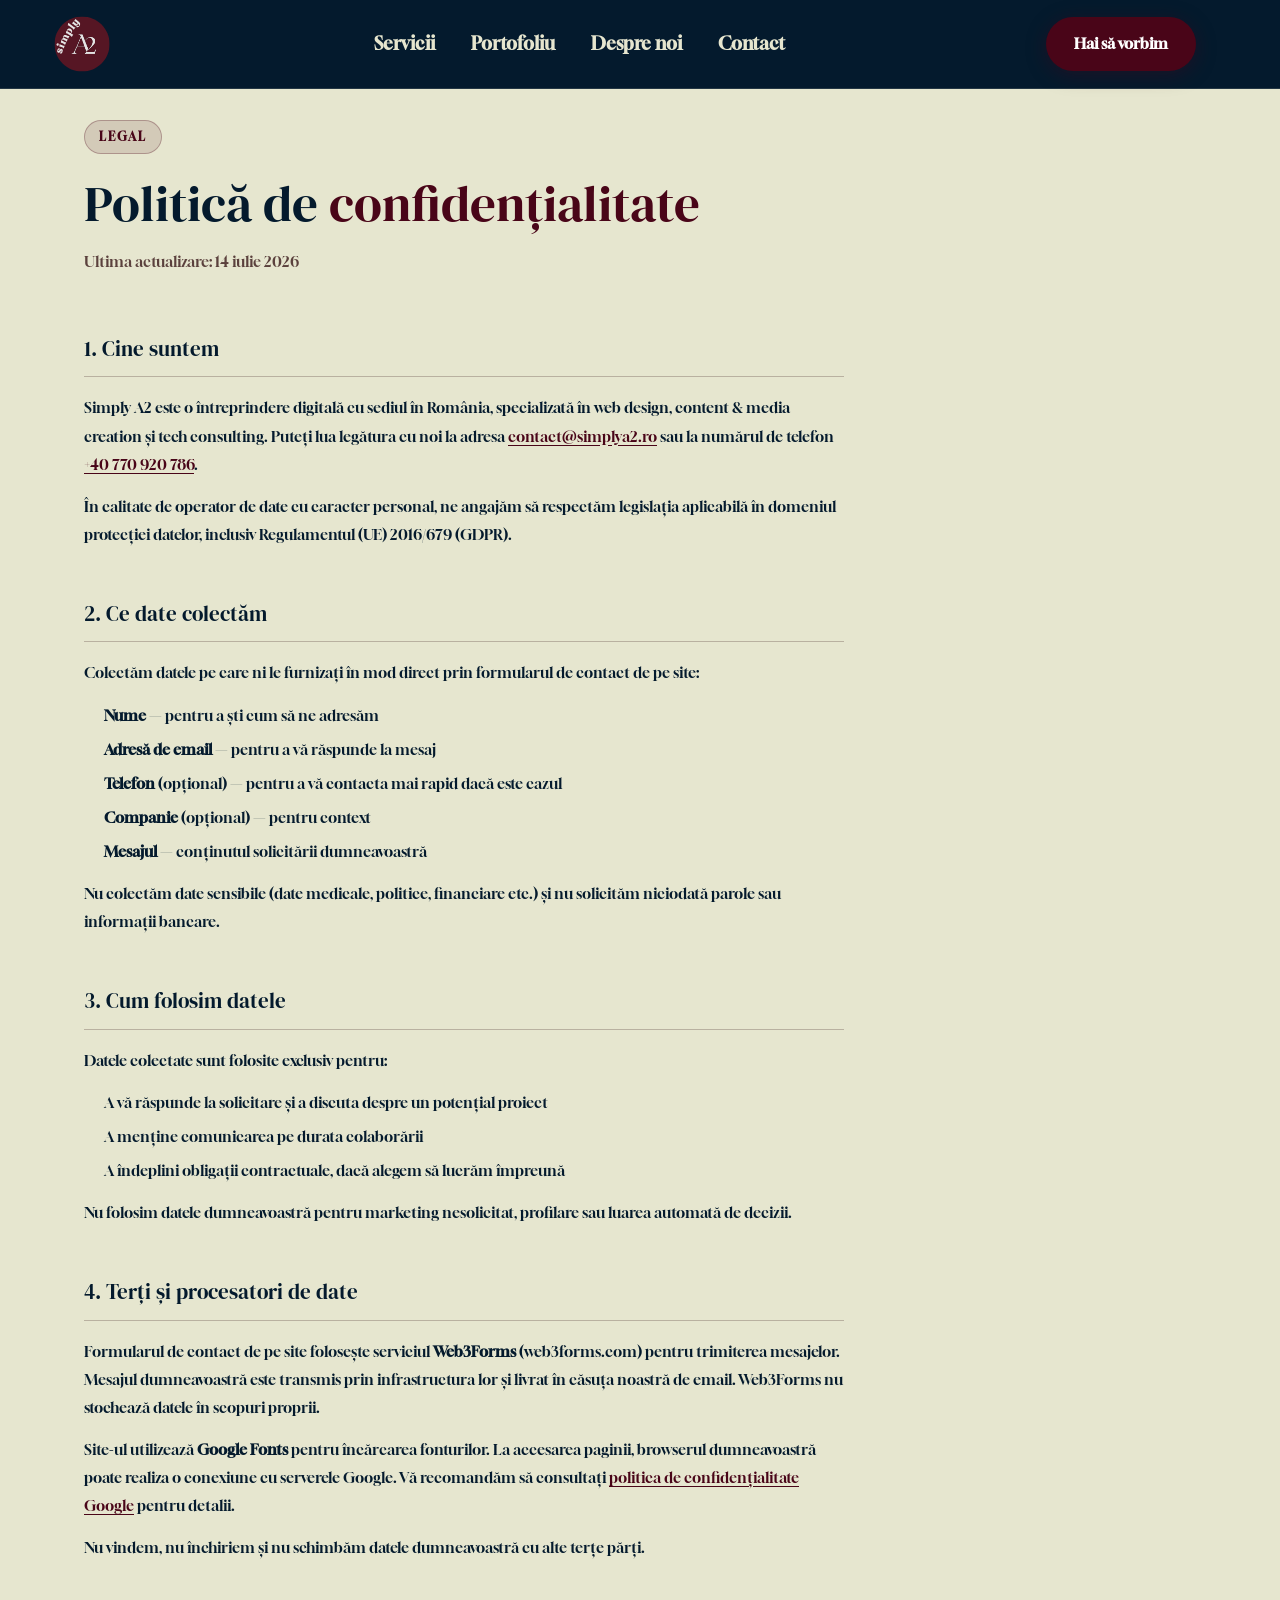
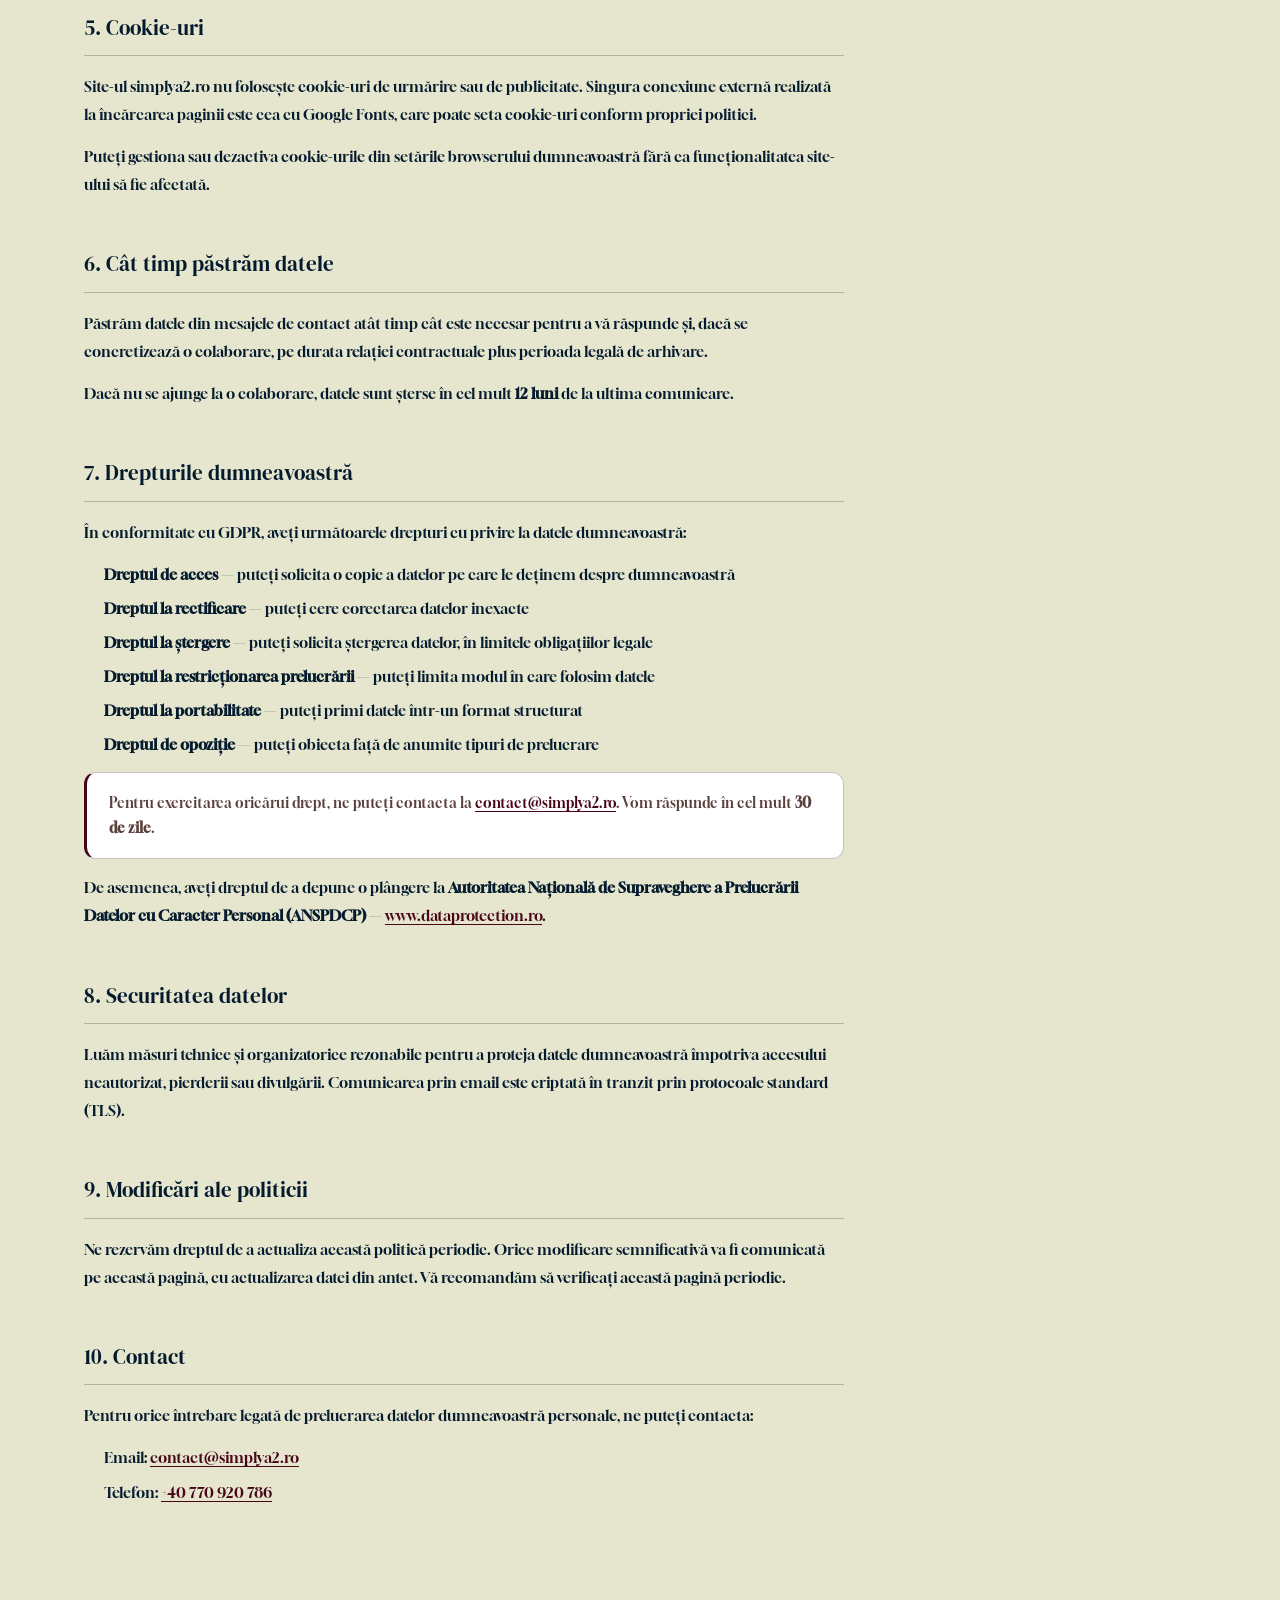
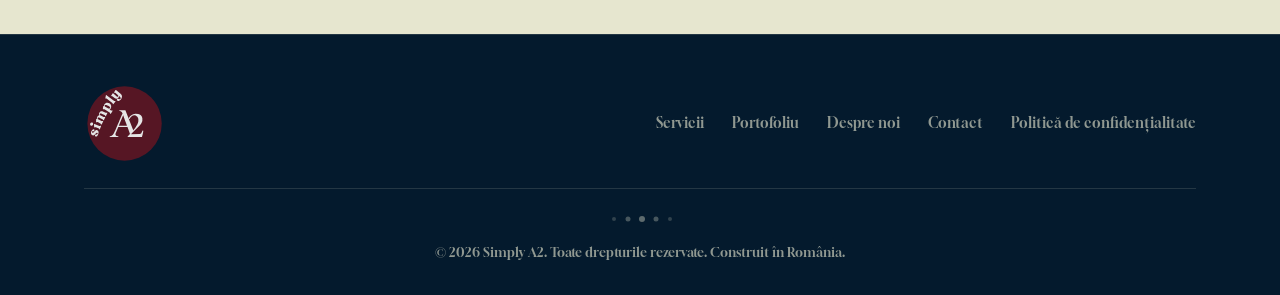
==== commit 2adcb8e0: "Enhance animations with easing system and a11y - Replace Climate Crisis with DM Serif Display for he" ====
--- a/politica-de-confidentialitate.html
+++ b/politica-de-confidentialitate.html
@@ -9,7 +9,7 @@
   <link rel="canonical" href="https://simplya2.ro/politica-de-confidentialitate.html" />
   <link rel="preconnect" href="https://fonts.googleapis.com" />
   <link rel="preconnect" href="https://fonts.gstatic.com" crossorigin />
-  <link href="https://fonts.googleapis.com/css2?family=Climate+Crisis&family=Gloock&family=Inter:wght@300;400;500;600&display=swap" rel="stylesheet" />
+  <link href="https://fonts.googleapis.com/css2?family=DM+Serif+Display&family=Gloock&family=Inter:wght@300;400;500;600&display=swap" rel="stylesheet" />
   <link rel="stylesheet" href="css/style.css" />
   <link rel="icon" type="image/svg+xml" href="assets/3.svg" />
   <style>
--- a/css/style.css
+++ b/css/style.css
@@ -33,7 +33,7 @@
 
   --clr-white:          #ffffff;
 
-  --font-heading: 'Climate Crisis', Georgia, serif;
+  --font-heading: 'DM Serif Display', Georgia, serif;
   --font-body:    'Gloock', Georgia, serif;
 
   --radius:         12px;
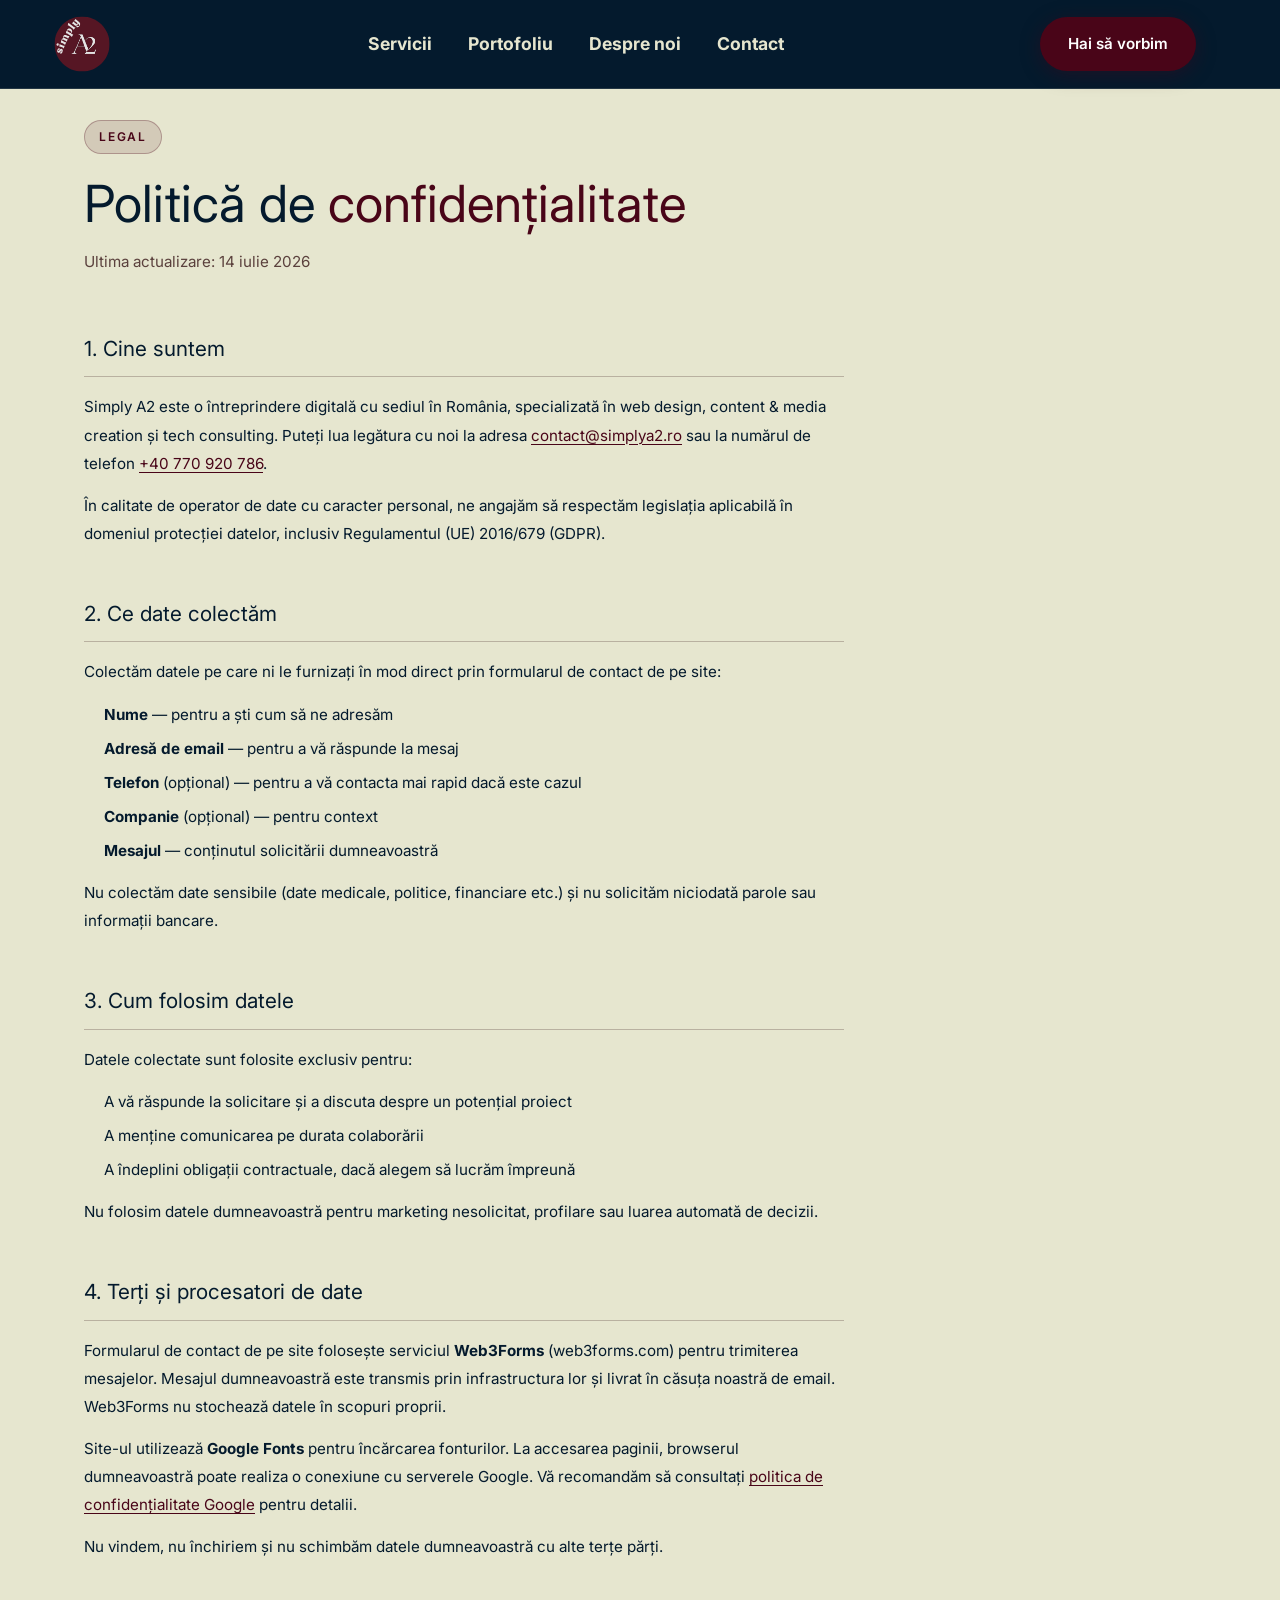
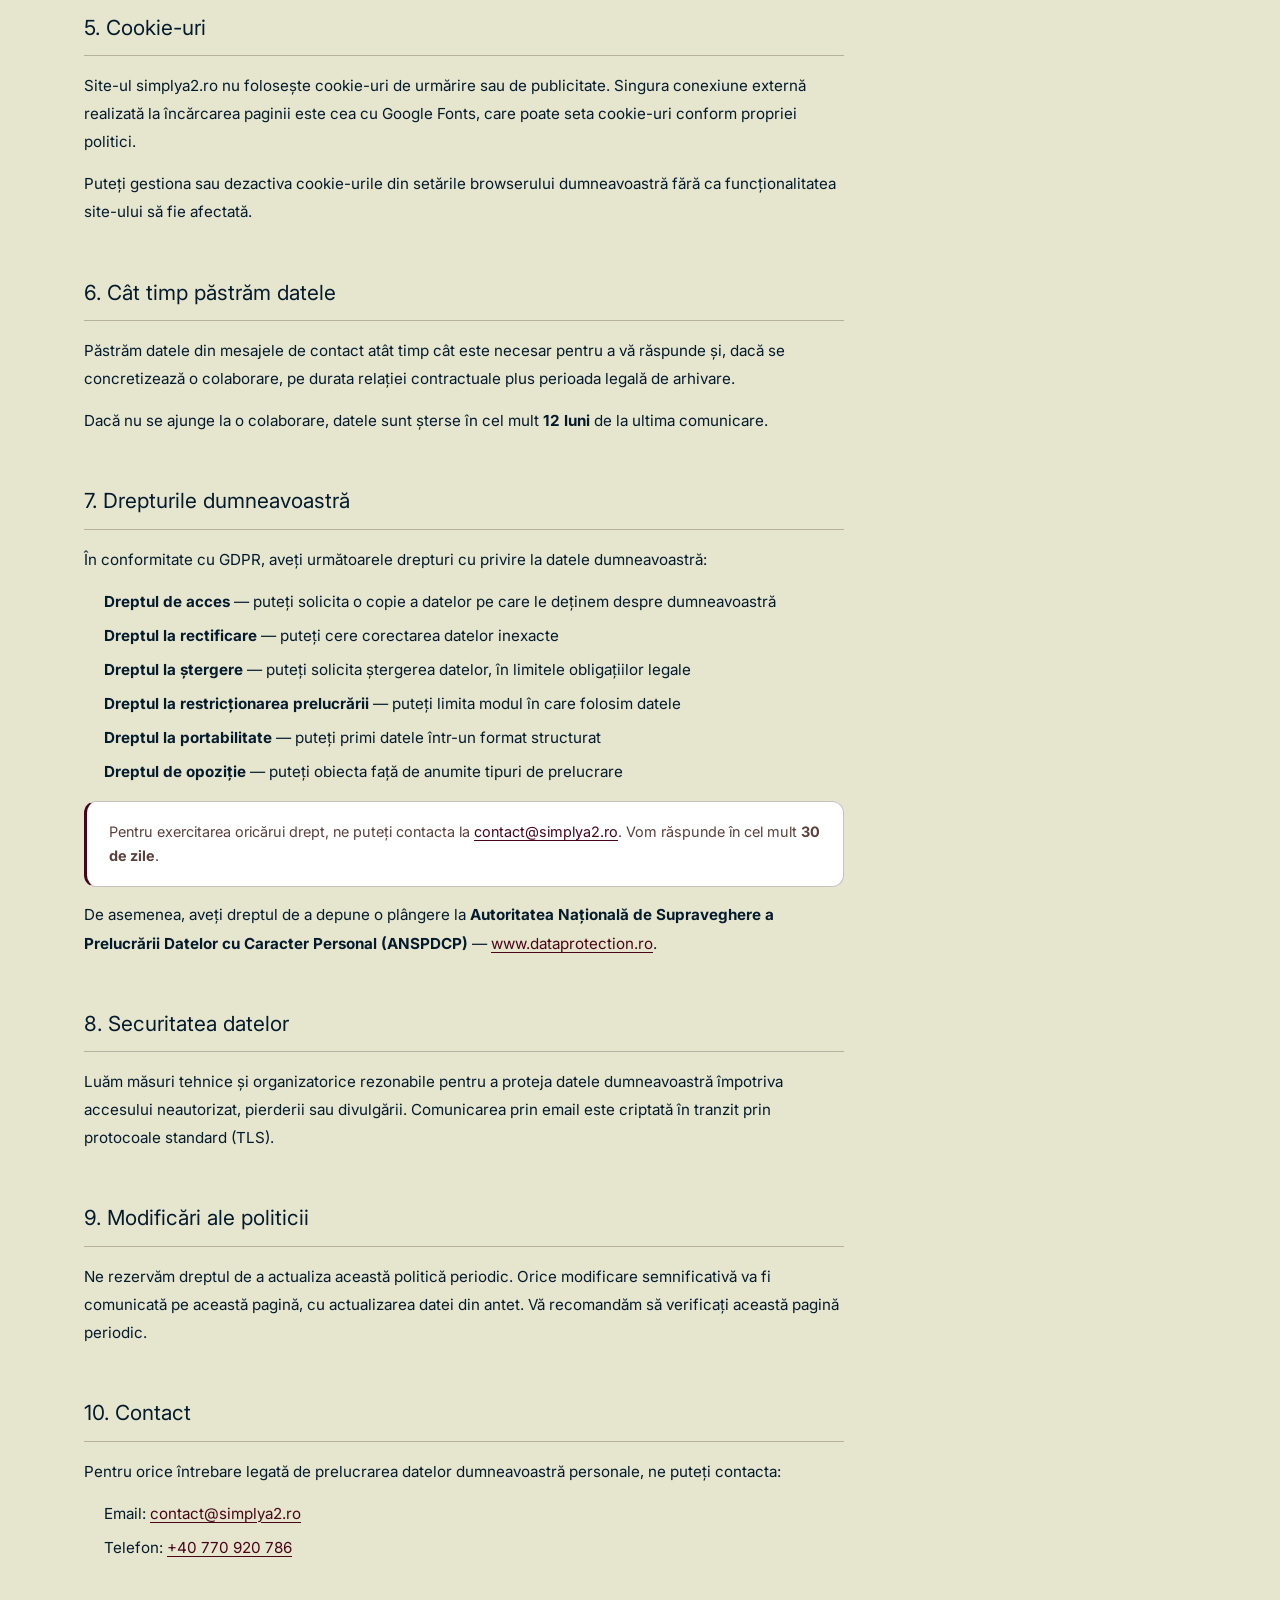
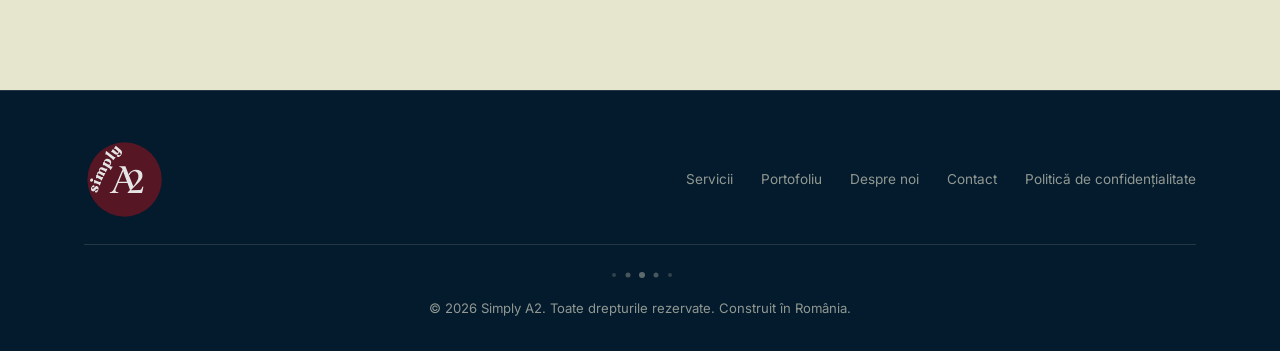
==== commit 16f9a5ff: "Apply Inter font across entire site - Set --font-body and --font-heading both to Inter - Remove Gloo" ====
--- a/politica-de-confidentialitate.html
+++ b/politica-de-confidentialitate.html
@@ -9,7 +9,7 @@
   <link rel="canonical" href="https://simplya2.ro/politica-de-confidentialitate.html" />
   <link rel="preconnect" href="https://fonts.googleapis.com" />
   <link rel="preconnect" href="https://fonts.gstatic.com" crossorigin />
-  <link href="https://fonts.googleapis.com/css2?family=DM+Serif+Display&family=Gloock&family=Inter:wght@300;400;500;600&display=swap" rel="stylesheet" />
+  <link href="https://fonts.googleapis.com/css2?family=Inter:wght@300;400;500;600;700&display=swap" rel="stylesheet" />
   <link rel="stylesheet" href="css/style.css" />
   <link rel="icon" type="image/svg+xml" href="assets/3.svg" />
   <style>
--- a/css/style.css
+++ b/css/style.css
@@ -33,8 +33,8 @@
 
   --clr-white:          #ffffff;
 
-  --font-heading: 'DM Serif Display', Georgia, serif;
-  --font-body:    'Gloock', Georgia, serif;
+  --font-heading: 'Inter', sans-serif;
+  --font-body:    'Inter', sans-serif;
 
   --radius:         12px;
   --radius-lg:      20px;
@@ -604,7 +604,7 @@
 
 .portfolio__grid {
   display: grid;
-  grid-template-columns: repeat(auto-fit, minmax(340px, 1fr));
+  grid-template-columns: repeat(auto-fill, minmax(340px, 1fr));
   gap: 24px;
 }
 .portfolio-card--hidden {
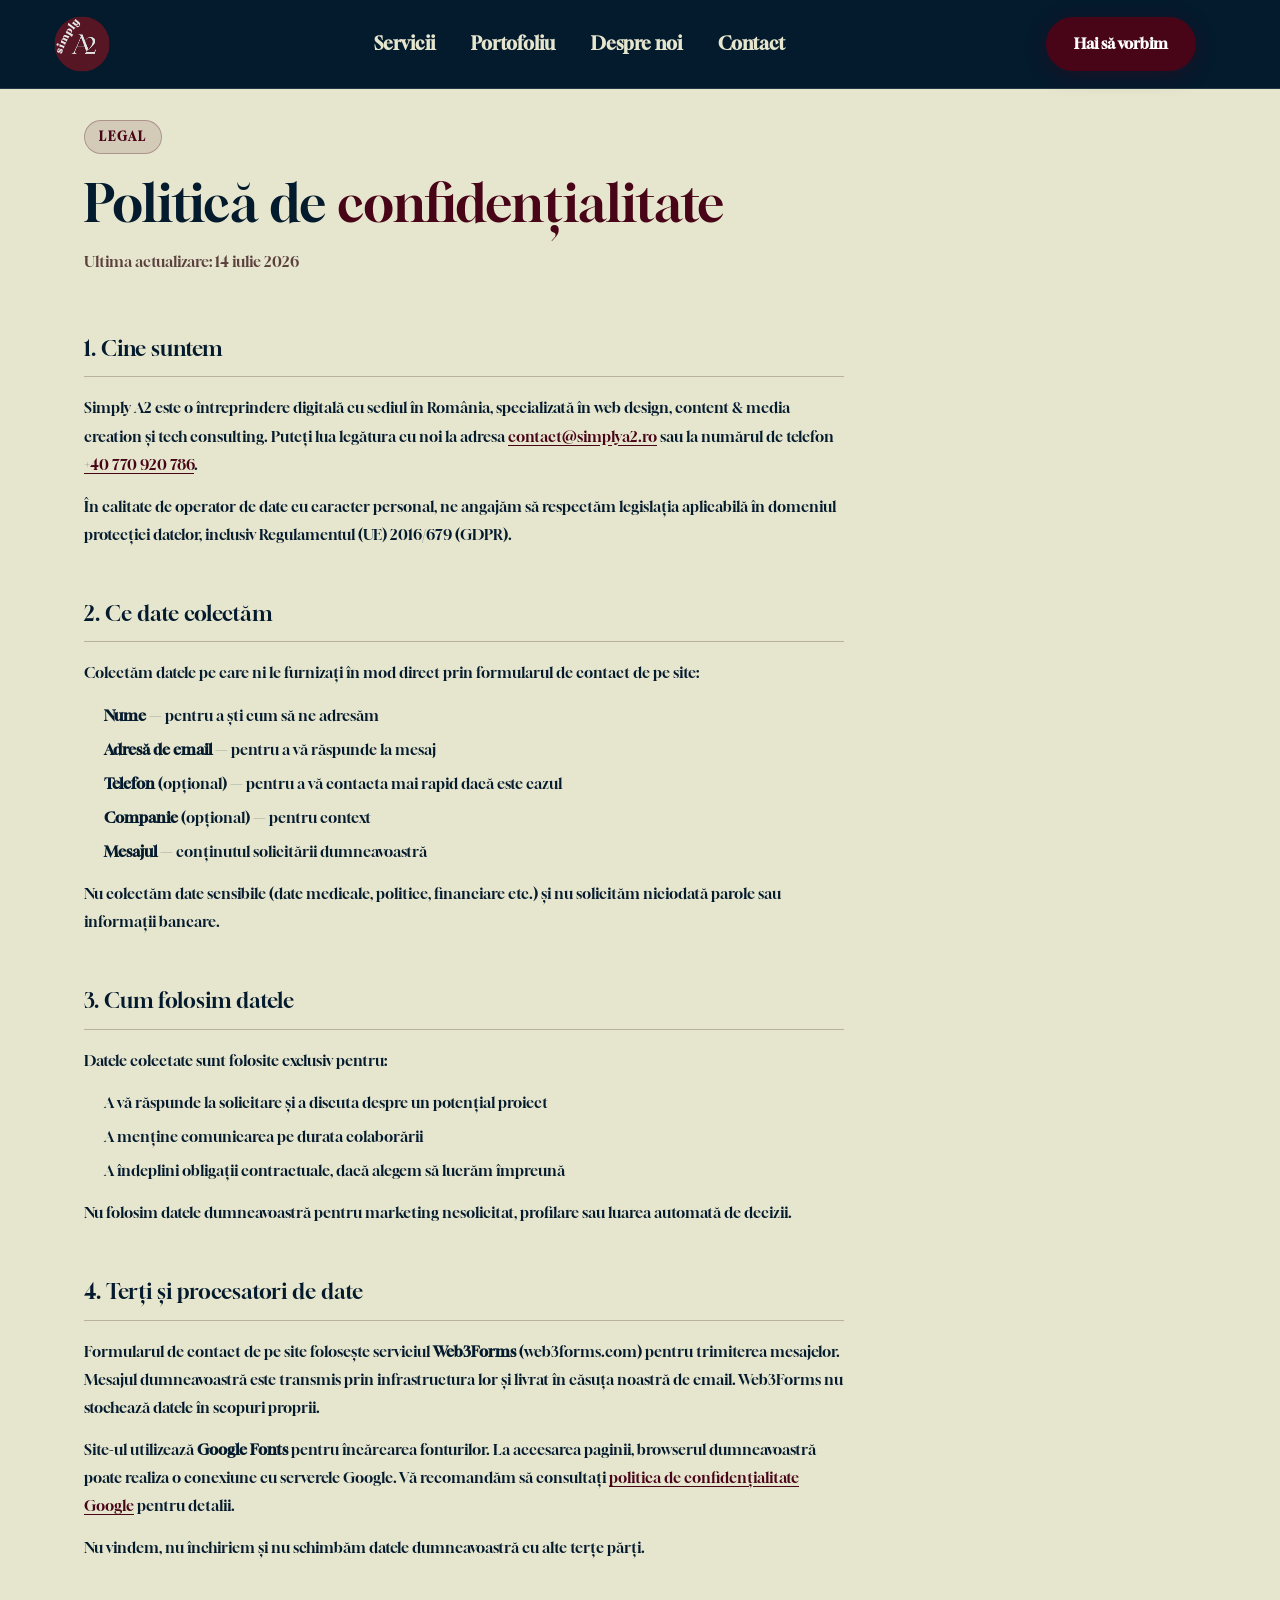
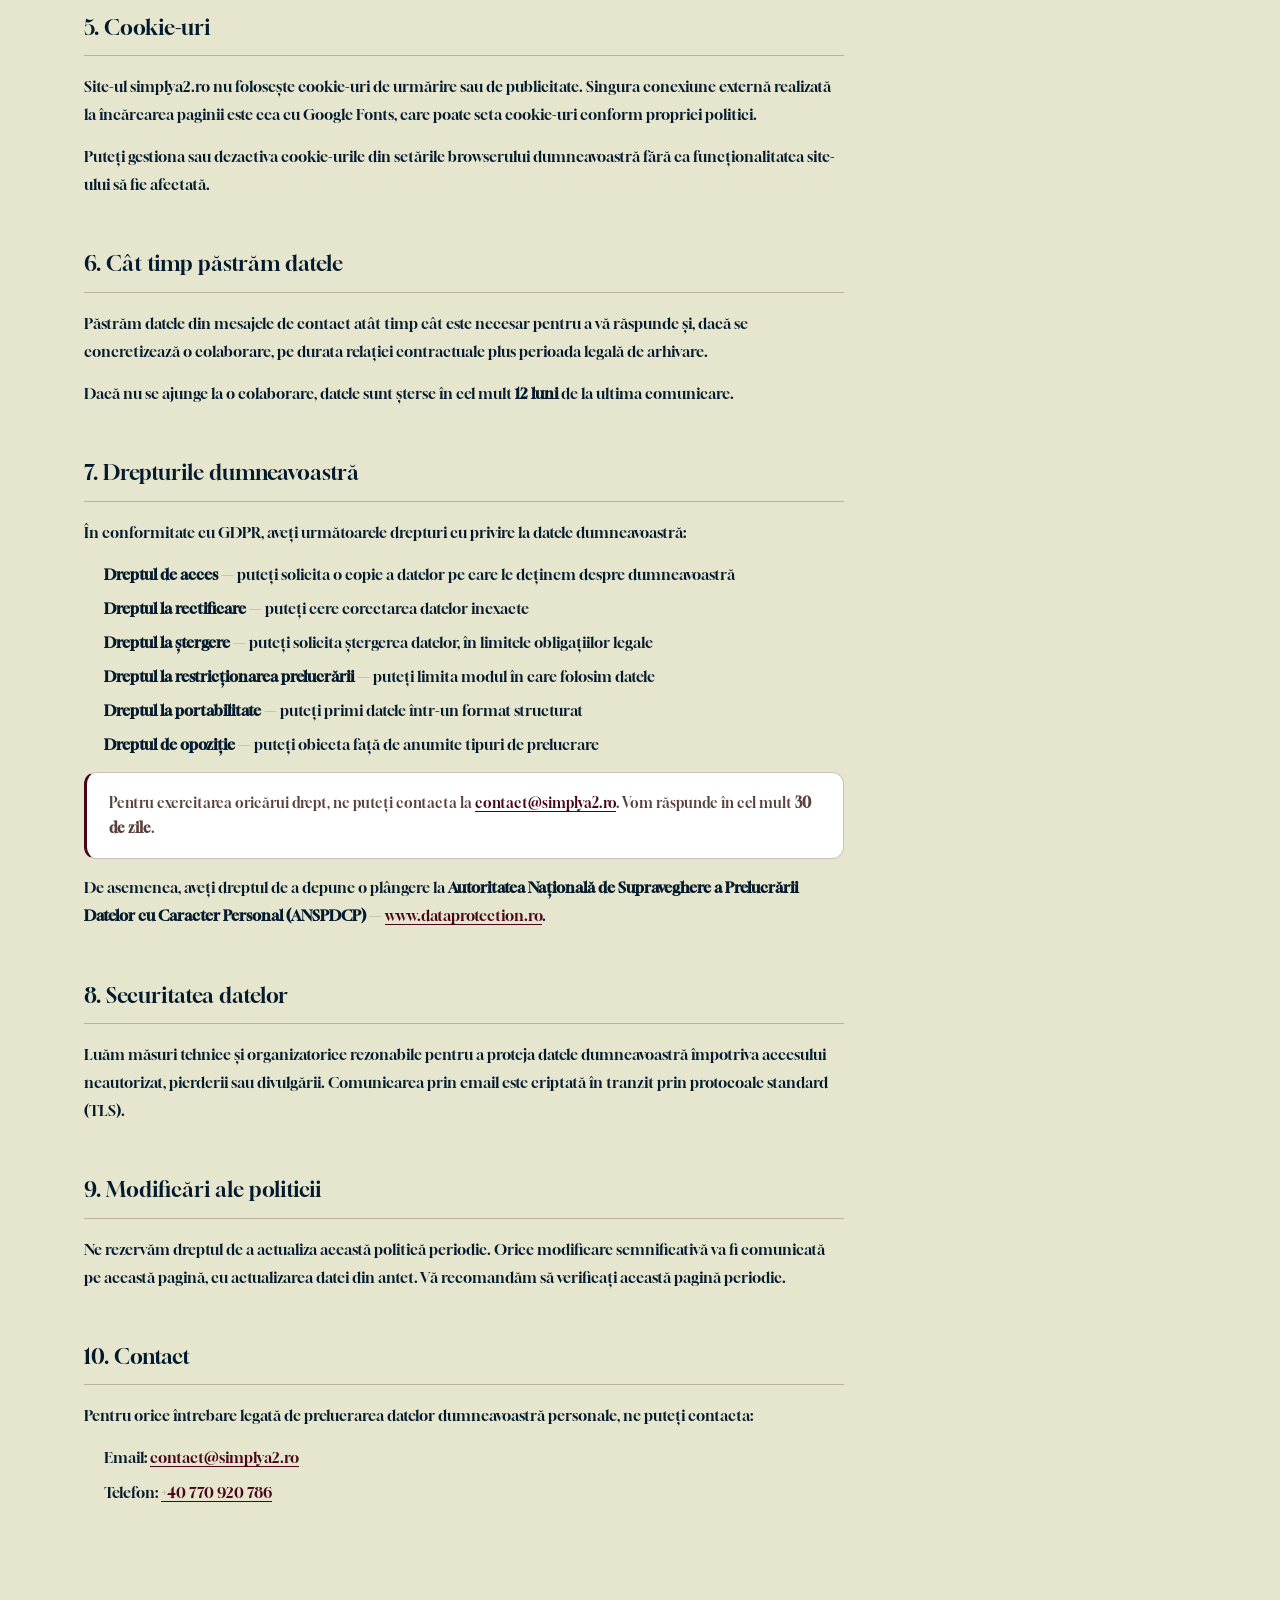
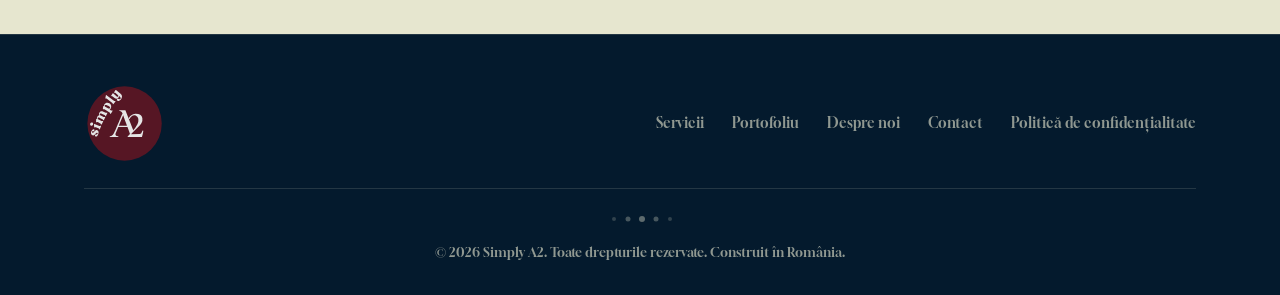
==== commit 60c0fbd1: "Switch all fonts to Gloock Co-Authored-By: Claude Sonnet 4.6 <noreply@anthropic.com>" ====
--- a/politica-de-confidentialitate.html
+++ b/politica-de-confidentialitate.html
@@ -9,7 +9,7 @@
   <link rel="canonical" href="https://simplya2.ro/politica-de-confidentialitate.html" />
   <link rel="preconnect" href="https://fonts.googleapis.com" />
   <link rel="preconnect" href="https://fonts.gstatic.com" crossorigin />
-  <link href="https://fonts.googleapis.com/css2?family=Inter:wght@300;400;500;600;700&display=swap" rel="stylesheet" />
+  <link href="https://fonts.googleapis.com/css2?family=Gloock&family=Inter:wght@300;400;500;600;700&display=swap" rel="stylesheet" />
   <link rel="stylesheet" href="css/style.css" />
   <link rel="icon" type="image/svg+xml" href="assets/3.svg" />
   <style>
--- a/css/style.css
+++ b/css/style.css
@@ -33,8 +33,8 @@
 
   --clr-white:          #ffffff;
 
-  --font-heading: 'Inter', sans-serif;
-  --font-body:    'Inter', sans-serif;
+  --font-heading: 'Gloock', Georgia, serif;
+  --font-body:    'Gloock', Georgia, serif;
 
   --radius:         12px;
   --radius-lg:      20px;
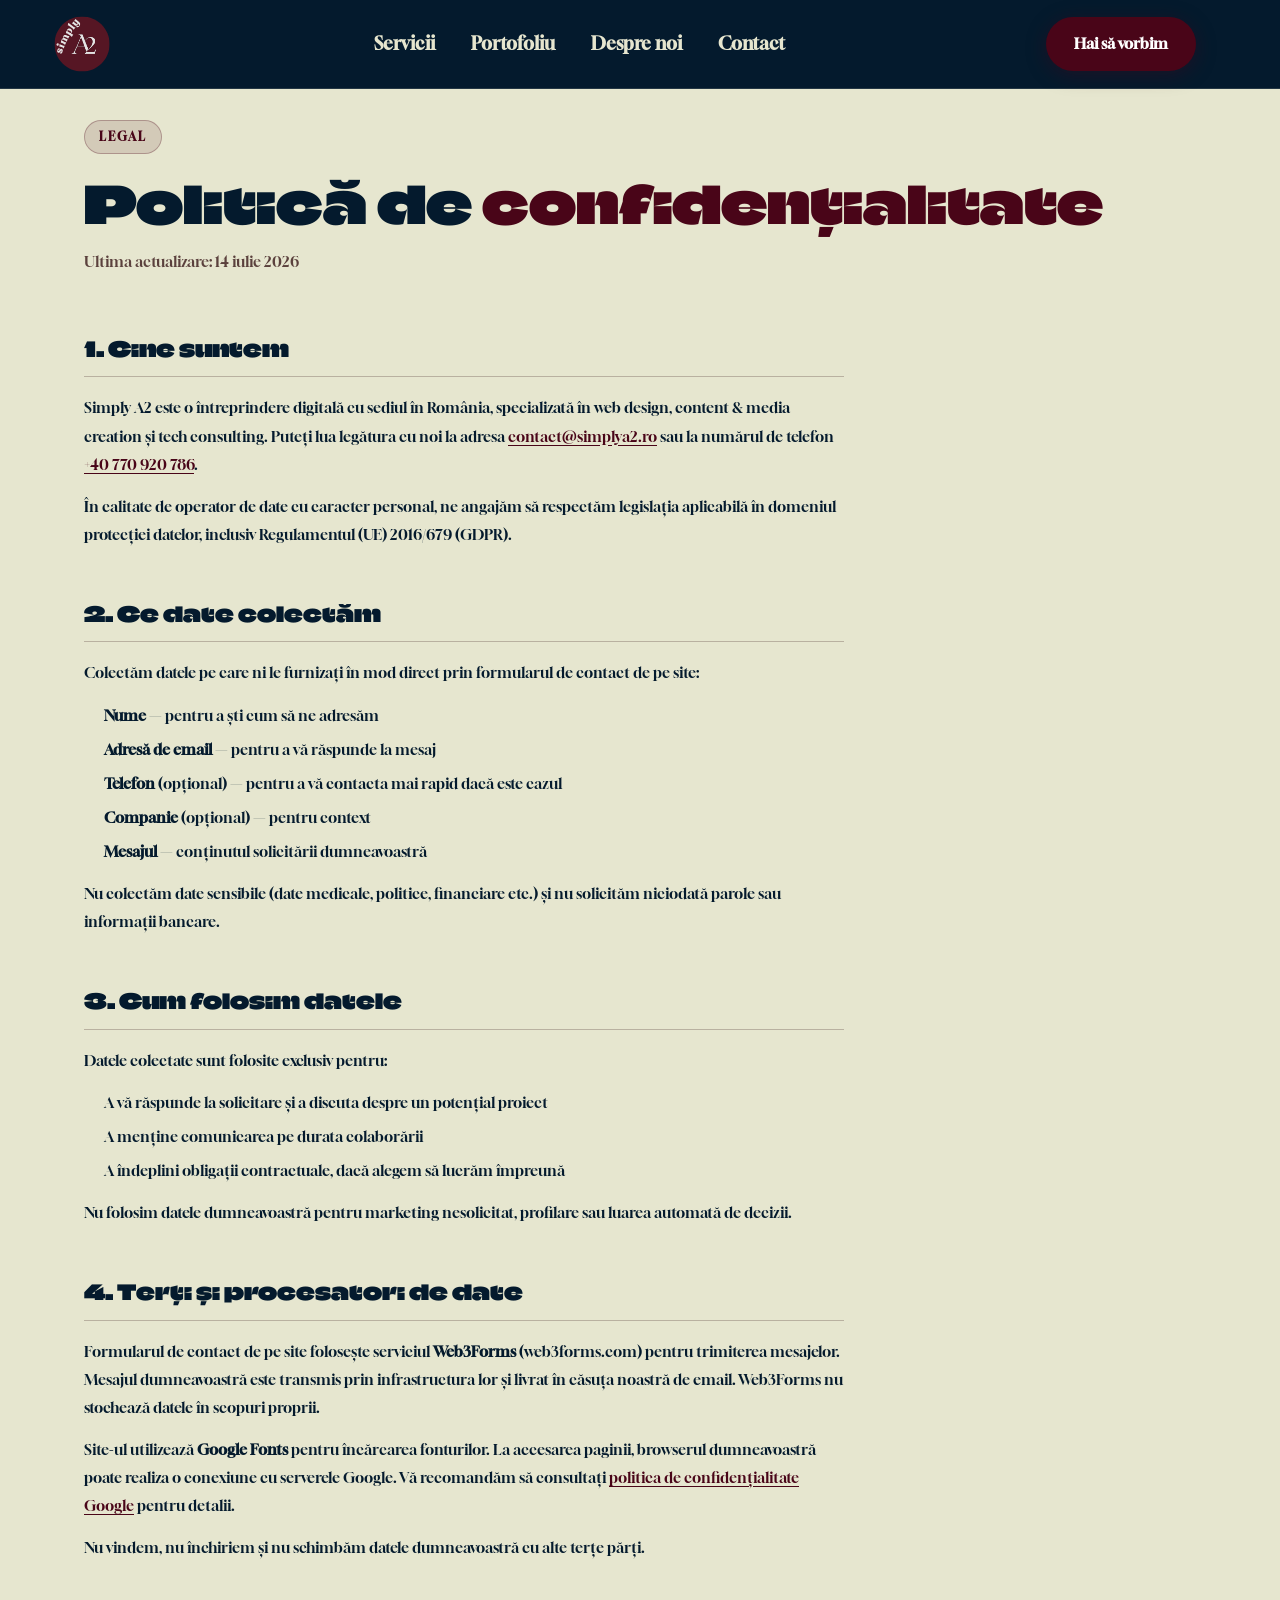
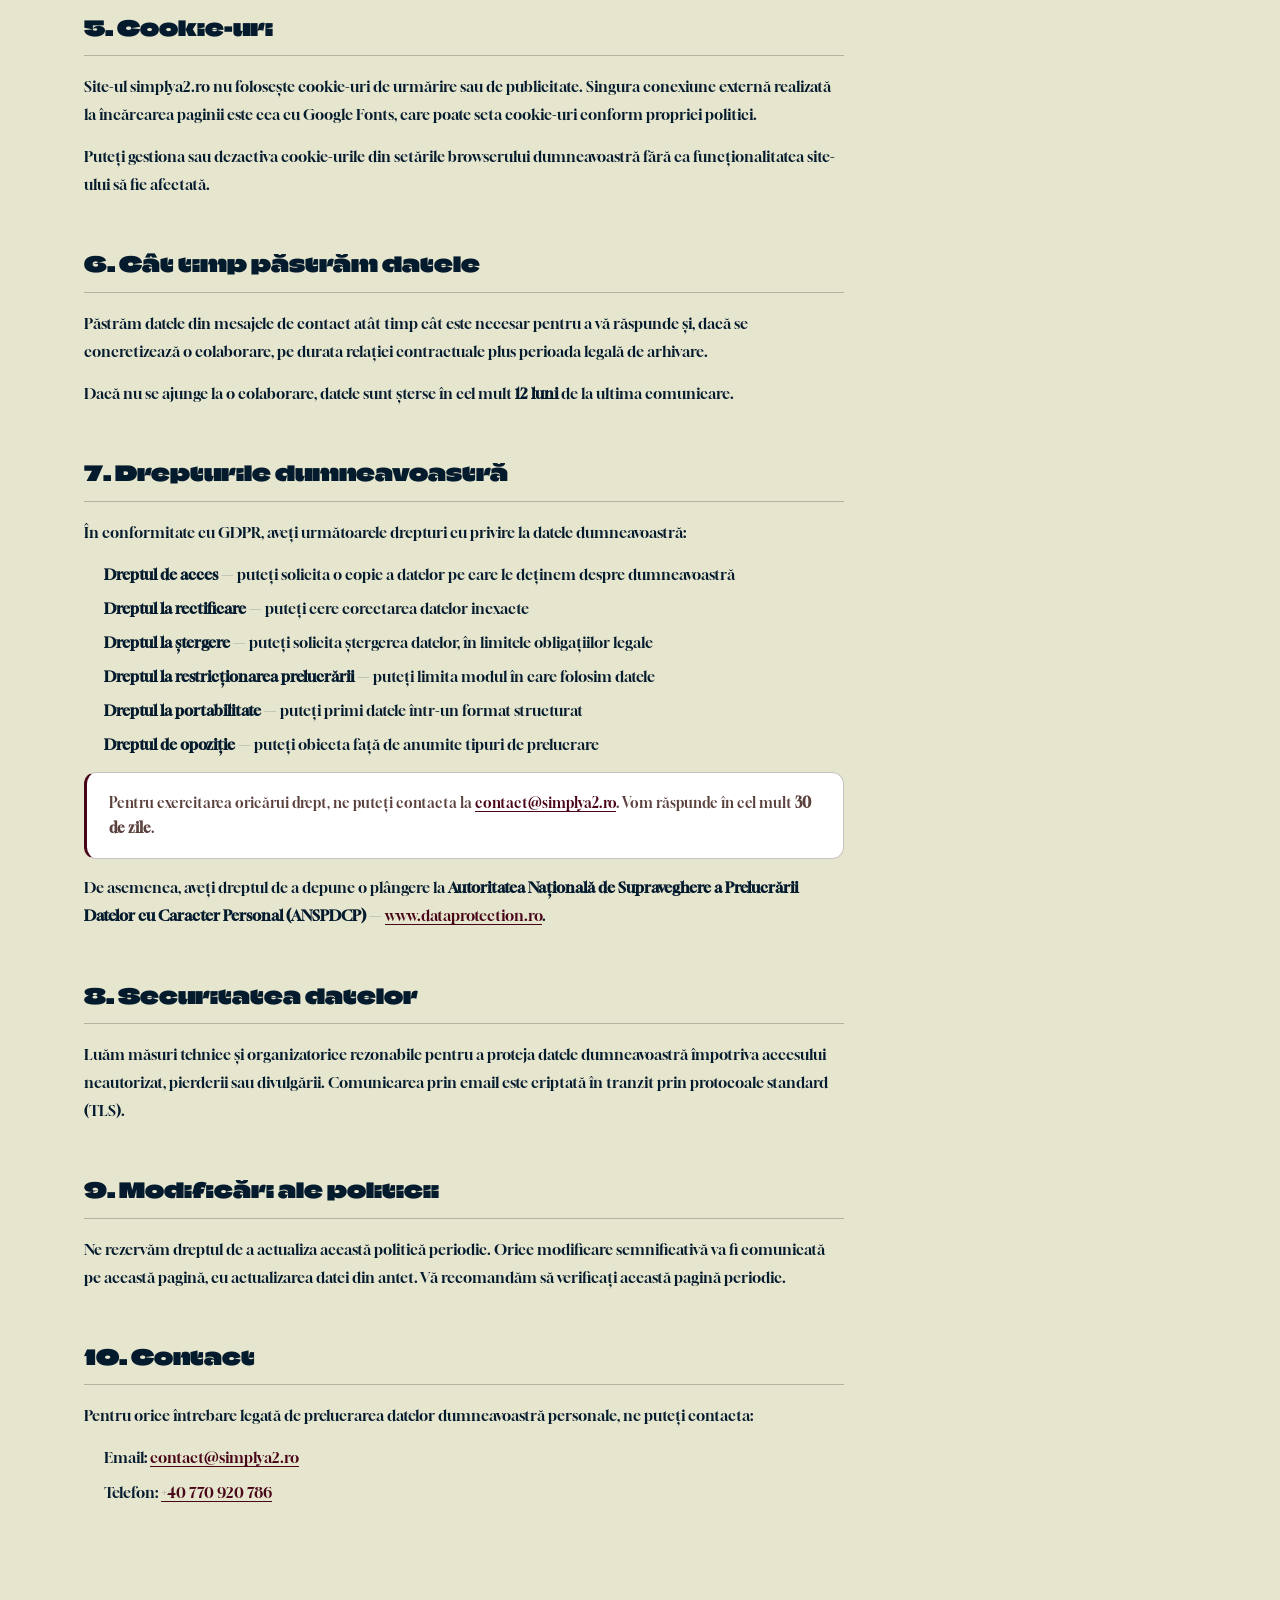
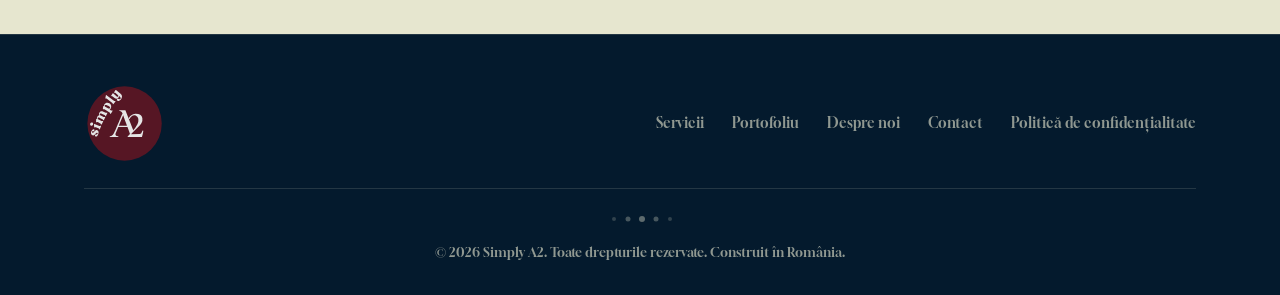
==== commit 1c5296a4: "Restore Climate Crisis heading font and Gloock body Co-Authored-By: Claude Sonnet 4.6 <noreply@anthr" ====
--- a/politica-de-confidentialitate.html
+++ b/politica-de-confidentialitate.html
@@ -9,7 +9,7 @@
   <link rel="canonical" href="https://simplya2.ro/politica-de-confidentialitate.html" />
   <link rel="preconnect" href="https://fonts.googleapis.com" />
   <link rel="preconnect" href="https://fonts.gstatic.com" crossorigin />
-  <link href="https://fonts.googleapis.com/css2?family=Gloock&family=Inter:wght@300;400;500;600;700&display=swap" rel="stylesheet" />
+  <link href="https://fonts.googleapis.com/css2?family=Climate+Crisis&family=Gloock&family=Inter:wght@300;400;500;600&display=swap" rel="stylesheet" />
   <link rel="stylesheet" href="css/style.css" />
   <link rel="icon" type="image/svg+xml" href="assets/3.svg" />
   <style>
--- a/css/style.css
+++ b/css/style.css
@@ -33,7 +33,7 @@
 
   --clr-white:          #ffffff;
 
-  --font-heading: 'Gloock', Georgia, serif;
+  --font-heading: 'Climate Crisis', Georgia, serif;
   --font-body:    'Gloock', Georgia, serif;
 
   --radius:         12px;
